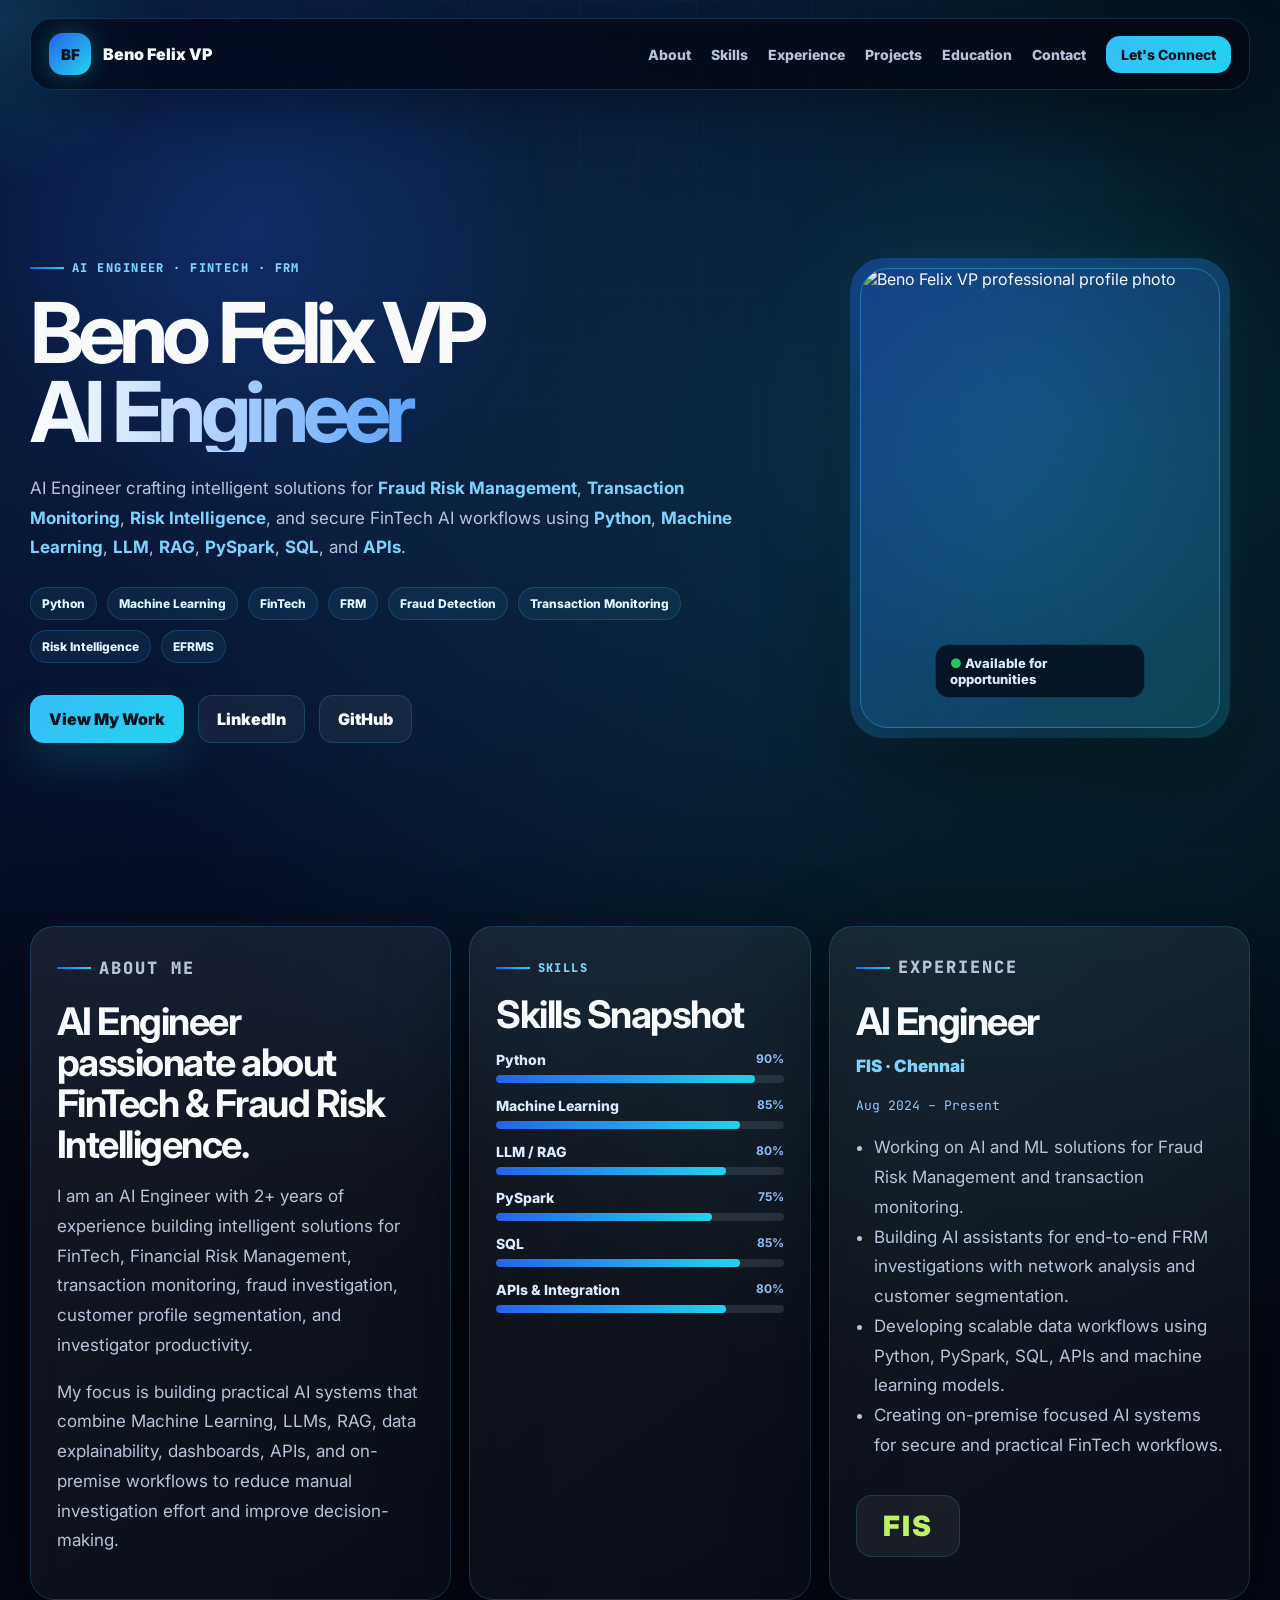
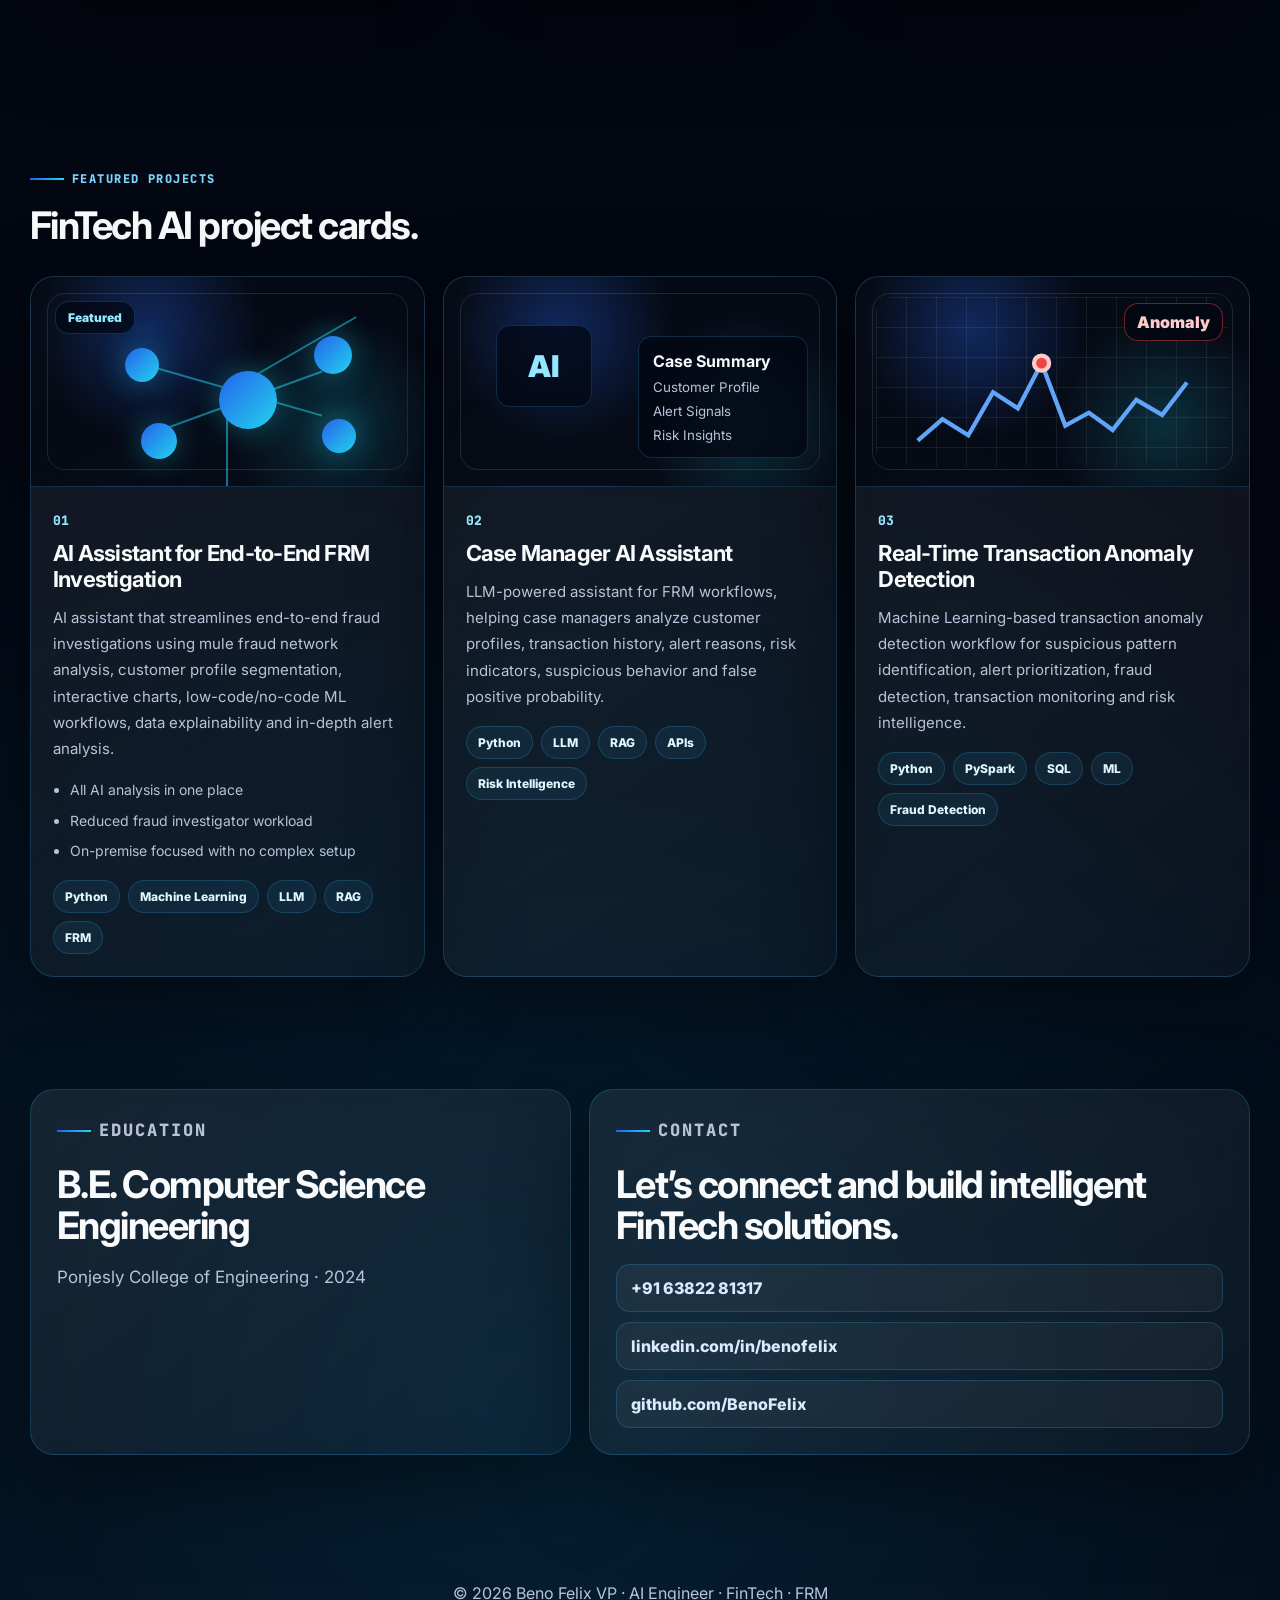
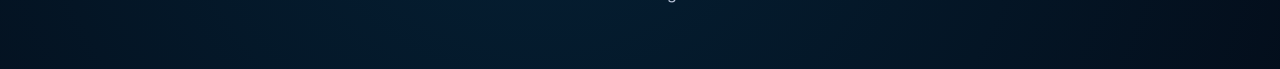
==== index.html @ 0d935b25 "Add files via upload" ====
<!DOCTYPE html>
<html lang="en">
<head>
  <meta charset="UTF-8" />
  <meta name="viewport" content="width=device-width, initial-scale=1.0" />

  <meta name="description" content="Beno Felix VP - AI Engineer specializing in Python, Machine Learning, FinTech, Fraud Risk Management, Fraud Detection, Transaction Monitoring, Risk Intelligence, EFRMS, SQL, PySpark, APIs, LLM and RAG." />
  <meta name="keywords" content="Beno Felix VP, AI Engineer, Python, Machine Learning, FinTech, Fraud Risk Management, Fraud Detection, Transaction Monitoring, Risk Intelligence, EFRMS, SQL, PySpark, APIs, LLM, RAG, AI Assistant, Anomaly Detection" />
  <meta name="author" content="Beno Felix VP" />

  <title>Beno Felix VP | AI Engineer</title>

  <link rel="preconnect" href="https://fonts.googleapis.com">
  <link rel="preconnect" href="https://fonts.gstatic.com" crossorigin>
  <link href="https://fonts.googleapis.com/css2?family=Inter:wght@400;500;600;700;800;900&family=JetBrains+Mono:wght@500;700&display=swap" rel="stylesheet">

  <link rel="stylesheet" href="style.css" />
</head>

<body>
  <div class="page-glow"></div>
  <div class="cursor-glow"></div>

  <header class="site-header">
    <a class="brand" href="#home">
      <span class="brand-mark">BF</span>
      <span>Beno Felix VP</span>
    </a>

    <button class="menu-btn" aria-label="Toggle menu">
      <span></span>
      <span></span>
    </button>

    <nav class="nav-links">
      <a href="#about">About</a>
      <a href="#skills">Skills</a>
      <a href="#experience">Experience</a>
      <a href="#projects">Projects</a>
      <a href="#education">Education</a>
      <a href="#contact">Contact</a>
      <a class="nav-resume" href="#contact">Let's Connect</a>
    </nav>
  </header>

  <main>
    <section id="home" class="hero section">
      <div class="hero-left reveal">
        <p class="section-tag">AI Engineer · FinTech · FRM</p>

        <h1>
          Beno Felix VP
          <span class="gradient-text">AI Engineer</span>
        </h1>

        <p class="hero-subtitle">
          AI Engineer crafting intelligent solutions for
          <b>Fraud Risk Management</b>, <b>Transaction Monitoring</b>,
          <b>Risk Intelligence</b>, and secure FinTech AI workflows using
          <b>Python</b>, <b>Machine Learning</b>, <b>LLM</b>, <b>RAG</b>,
          <b>PySpark</b>, <b>SQL</b>, and <b>APIs</b>.
        </p>

        <div class="keyword-pills">
          <span>Python</span>
          <span>Machine Learning</span>
          <span>FinTech</span>
          <span>FRM</span>
          <span>Fraud Detection</span>
          <span>Transaction Monitoring</span>
          <span>Risk Intelligence</span>
          <span>EFRMS</span>
        </div>

        <div class="hero-actions">
          <a class="btn btn-primary" href="#projects">View My Work</a>
          <a class="btn btn-secondary" href="https://www.linkedin.com/in/benofelix/" target="_blank">LinkedIn</a>
          <a class="btn btn-secondary" href="https://github.com/BenoFelix" target="_blank">GitHub</a>
        </div>
      </div>

      <div class="hero-right reveal delay-1">
        <div class="profile-frame">
          <div class="frame-ring"></div>
          <img src="assets/profile.png" alt="Beno Felix VP professional profile photo">
          <div class="availability">● Available for opportunities</div>
        </div>
      </div>
    </section>

    <section class="section dashboard-grid">
      <article id="about" class="glass-panel about-panel reveal">
        <p class="section-tag">About Me</p>
        <h2>AI Engineer passionate about FinTech & Fraud Risk Intelligence.</h2>
        <p>
          I am an AI Engineer with 2+ years of experience building intelligent solutions
          for FinTech, Financial Risk Management, transaction monitoring, fraud investigation,
          customer profile segmentation, and investigator productivity.
        </p>
        <p>
          My focus is building practical AI systems that combine Machine Learning, LLMs,
          RAG, data explainability, dashboards, APIs, and on-premise workflows to reduce
          manual investigation effort and improve decision-making.
        </p>
      </article>

      <article id="skills" class="glass-panel skills-panel reveal delay-1">
        <p class="section-tag">Skills</p>
        <h2>Skills Snapshot</h2>

        <div class="skill-meter">
          <div><span>Python</span><b>90%</b></div><i><em style="width:90%"></em></i>
        </div>
        <div class="skill-meter">
          <div><span>Machine Learning</span><b>85%</b></div><i><em style="width:85%"></em></i>
        </div>
        <div class="skill-meter">
          <div><span>LLM / RAG</span><b>80%</b></div><i><em style="width:80%"></em></i>
        </div>
        <div class="skill-meter">
          <div><span>PySpark</span><b>75%</b></div><i><em style="width:75%"></em></i>
        </div>
        <div class="skill-meter">
          <div><span>SQL</span><b>85%</b></div><i><em style="width:85%"></em></i>
        </div>
        <div class="skill-meter">
          <div><span>APIs & Integration</span><b>80%</b></div><i><em style="width:80%"></em></i>
        </div>
      </article>

      <article id="experience" class="glass-panel experience-panel reveal delay-2">
        <p class="section-tag">Experience</p>
        <h2>AI Engineer</h2>
        <p class="company">FIS · Chennai</p>
        <p class="date">Aug 2024 – Present</p>

        <ul>
          <li>Working on AI and ML solutions for Fraud Risk Management and transaction monitoring.</li>
          <li>Building AI assistants for end-to-end FRM investigations with network analysis and customer segmentation.</li>
          <li>Developing scalable data workflows using Python, PySpark, SQL, APIs and machine learning models.</li>
          <li>Creating on-premise focused AI systems for secure and practical FinTech workflows.</li>
        </ul>

        <div class="company-badge">FIS</div>
      </article>
    </section>

    <section id="projects" class="section projects">
      <div class="section-heading reveal">
        <p class="section-tag">Featured Projects</p>
        <h2>FinTech AI project cards.</h2>
      </div>

      <div class="project-grid">
        <article class="project-card reveal">
          <div class="project-image network-image">
            <span class="project-label">Featured</span>
            <div class="network-node main"></div>
            <div class="network-node n1"></div>
            <div class="network-node n2"></div>
            <div class="network-node n3"></div>
            <div class="network-node n4"></div>
            <div class="network-line l1"></div>
            <div class="network-line l2"></div>
            <div class="network-line l3"></div>
            <div class="network-line l4"></div>
          </div>

          <div class="project-content">
            <span class="project-number">01</span>
            <h3>AI Assistant for End-to-End FRM Investigation</h3>
            <p>
              AI assistant that streamlines end-to-end fraud investigations using mule fraud
              network analysis, customer profile segmentation, interactive charts,
              low-code/no-code ML workflows, data explainability and in-depth alert analysis.
            </p>

            <ul class="project-points">
              <li>All AI analysis in one place</li>
              <li>Reduced fraud investigator workload</li>
              <li>On-premise focused with no complex setup</li>
            </ul>

            <div class="chips">
              <span>Python</span><span>Machine Learning</span><span>LLM</span><span>RAG</span><span>FRM</span>
            </div>
          </div>
        </article>

        <article class="project-card reveal delay-1">
          <div class="project-image assistant-image">
            <div class="bot-face">AI</div>
            <div class="case-card">
              <b>Case Summary</b>
              <small>Customer Profile</small>
              <small>Alert Signals</small>
              <small>Risk Insights</small>
            </div>
          </div>

          <div class="project-content">
            <span class="project-number">02</span>
            <h3>Case Manager AI Assistant</h3>
            <p>
              LLM-powered assistant for FRM workflows, helping case managers analyze
              customer profiles, transaction history, alert reasons, risk indicators,
              suspicious behavior and false positive probability.
            </p>

            <div class="chips">
              <span>Python</span><span>LLM</span><span>RAG</span><span>APIs</span><span>Risk Intelligence</span>
            </div>
          </div>
        </article>

        <article class="project-card reveal delay-2">
          <div class="project-image anomaly-image">
            <div class="chart-grid"></div>
            <svg viewBox="0 0 260 130" class="line-chart" aria-hidden="true">
              <polyline points="5,100 28,80 52,95 75,55 98,70 120,28 142,86 164,74 186,90 208,62 232,76 255,46" />
              <circle cx="120" cy="28" r="7" />
            </svg>
            <div class="alert-badge">Anomaly</div>
          </div>

          <div class="project-content">
            <span class="project-number">03</span>
            <h3>Real-Time Transaction Anomaly Detection</h3>
            <p>
              Machine Learning-based transaction anomaly detection workflow for suspicious
              pattern identification, alert prioritization, fraud detection, transaction monitoring
              and risk intelligence.
            </p>

            <div class="chips">
              <span>Python</span><span>PySpark</span><span>SQL</span><span>ML</span><span>Fraud Detection</span>
            </div>
          </div>
        </article>
      </div>
    </section>

    <section id="education" class="section education-contact">
      <article class="glass-panel education-panel reveal">
        <p class="section-tag">Education</p>
        <h2>B.E. Computer Science Engineering</h2>
        <p>Ponjesly College of Engineering · 2024</p>
      </article>

      <article id="contact" class="glass-panel contact-panel reveal delay-1">
        <p class="section-tag">Contact</p>
        <h2>Let’s connect and build intelligent FinTech solutions.</h2>

        <div class="contact-links">
          <a href="tel:+916382281317">+91 63822 81317</a>
          <a href="https://www.linkedin.com/in/benofelix/" target="_blank">linkedin.com/in/benofelix</a>
          <a href="https://github.com/BenoFelix" target="_blank">github.com/BenoFelix</a>
        </div>
      </article>
    </section>
  </main>

  <footer>
    <p>© <span id="year"></span> Beno Felix VP · AI Engineer · FinTech · FRM</p>
  </footer>

  <script src="script.js"></script>
</body>
</html>
---- style.css ----
* {
  box-sizing: border-box;
}

:root {
  --bg: #030712;
  --card: rgba(15, 23, 42, 0.54);
  --card-strong: rgba(15, 23, 42, 0.76);
  --text: #f8fafc;
  --muted: #b8c3d9;
  --line: rgba(56, 189, 248, 0.20);
  --line-strong: rgba(56, 189, 248, 0.42);
  --blue: #2563eb;
  --cyan: #22d3ee;
  --sky: #38bdf8;
  --danger: #ef4444;
  --green: #22c55e;
  --shadow: 0 30px 90px rgba(0, 0, 0, 0.46);
}

html {
  scroll-behavior: smooth;
}

body {
  margin: 0;
  font-family: Inter, system-ui, -apple-system, BlinkMacSystemFont, "Segoe UI", sans-serif;
  color: var(--text);
  background:
    radial-gradient(circle at 15% 8%, rgba(37, 99, 235, 0.26), transparent 30%),
    radial-gradient(circle at 78% 16%, rgba(34, 211, 238, 0.17), transparent 30%),
    radial-gradient(circle at 42% 92%, rgba(14, 165, 233, 0.16), transparent 36%),
    var(--bg);
  overflow-x: hidden;
}

body::before {
  content: "";
  position: fixed;
  inset: 0;
  background-image:
    linear-gradient(rgba(56, 189, 248, 0.04) 1px, transparent 1px),
    linear-gradient(90deg, rgba(56, 189, 248, 0.04) 1px, transparent 1px);
  background-size: 58px 58px;
  mask-image: radial-gradient(circle at top, black, transparent 76%);
  pointer-events: none;
  z-index: -2;
}

.page-glow {
  position: fixed;
  inset: 0;
  background:
    radial-gradient(circle at 20% 25%, rgba(37, 99, 235, 0.18), transparent 24%),
    radial-gradient(circle at 80% 45%, rgba(34, 211, 238, 0.12), transparent 26%);
  pointer-events: none;
  z-index: -1;
}

.cursor-glow {
  position: fixed;
  width: 360px;
  height: 360px;
  border-radius: 50%;
  background: radial-gradient(circle, rgba(34, 211, 238, 0.15), transparent 68%);
  transform: translate(-50%, -50%);
  pointer-events: none;
  z-index: -1;
}

a {
  color: inherit;
  text-decoration: none;
}

.site-header {
  width: min(1220px, calc(100% - 40px));
  margin: 18px auto 0;
  padding: 14px 18px;
  position: sticky;
  top: 14px;
  z-index: 20;
  display: flex;
  align-items: center;
  justify-content: space-between;
  border: 1px solid var(--line);
  background: rgba(3, 7, 18, 0.70);
  backdrop-filter: blur(22px);
  border-radius: 22px;
  box-shadow: 0 18px 50px rgba(0, 0, 0, 0.28);
}

.brand {
  display: inline-flex;
  align-items: center;
  gap: 12px;
  font-weight: 900;
}

.brand-mark {
  width: 42px;
  height: 42px;
  display: grid;
  place-items: center;
  border-radius: 14px;
  color: #07121f;
  background: linear-gradient(135deg, var(--blue), var(--cyan));
  font-size: 15px;
  box-shadow: 0 0 26px rgba(34, 211, 238, 0.28);
}

.nav-links {
  display: flex;
  align-items: center;
  gap: 20px;
  color: var(--muted);
  font-weight: 800;
  font-size: 14px;
}

.nav-links a:hover {
  color: #ffffff;
}

.nav-resume {
  color: #07121f !important;
  background: linear-gradient(135deg, var(--sky), var(--cyan));
  padding: 10px 15px;
  border-radius: 14px;
}

.menu-btn {
  display: none;
  width: 42px;
  height: 36px;
  background: transparent;
  border: 0;
  cursor: pointer;
}

.menu-btn span {
  display: block;
  height: 2px;
  background: var(--text);
  margin: 8px 0;
}

.section {
  width: min(1220px, calc(100% - 40px));
  margin: 0 auto;
  padding: 82px 0;
}

.hero {
  min-height: calc(100vh - 84px);
  display: grid;
  grid-template-columns: 1fr 420px;
  gap: 54px;
  align-items: center;
}

.section-tag {
  display: inline-flex;
  align-items: center;
  gap: 8px;
  margin: 0 0 18px;
  color: #7dd3fc;
  font-family: "JetBrains Mono", monospace;
  font-size: 12px;
  font-weight: 900;
  text-transform: uppercase;
  letter-spacing: 0.12em;
}

.section-tag::before {
  content: "";
  width: 34px;
  height: 2px;
  background: linear-gradient(90deg, var(--blue), var(--cyan));
}

h1 {
  margin: 0 0 22px;
  font-size: clamp(48px, 7vw, 84px);
  line-height: 0.94;
  letter-spacing: -0.07em;
}

.gradient-text {
  display: block;
  color: transparent;
  background: linear-gradient(90deg, #ffffff, #60a5fa, #22d3ee);
  -webkit-background-clip: text;
}

.hero-subtitle,
.about-panel p,
.experience-panel p,
.experience-panel li,
.project-content p,
.project-points li,
.education-panel p,
.contact-panel p {
  color: var(--muted);
  font-size: 17px;
  line-height: 1.75;
}

.hero-subtitle {
  max-width: 780px;
  margin-bottom: 24px;
}

.hero-subtitle b {
  color: #7dd3fc;
}

.keyword-pills {
  display: flex;
  flex-wrap: wrap;
  gap: 10px;
  margin-bottom: 32px;
}

.keyword-pills span,
.chips span {
  display: inline-flex;
  align-items: center;
  border: 1px solid var(--line);
  background: rgba(56, 189, 248, 0.08);
  color: #dff8ff;
  padding: 8px 11px;
  border-radius: 999px;
  font-size: 12px;
  font-weight: 800;
}

.hero-actions {
  display: flex;
  flex-wrap: wrap;
  gap: 14px;
}

.btn {
  display: inline-flex;
  align-items: center;
  justify-content: center;
  min-height: 48px;
  padding: 12px 18px;
  border-radius: 14px;
  font-weight: 900;
  border: 1px solid transparent;
  transition: transform 0.2s ease, border-color 0.2s ease, background 0.2s ease;
  cursor: pointer;
}

.btn:hover {
  transform: translateY(-2px);
}

.btn-primary {
  color: #07121f;
  background: linear-gradient(135deg, var(--sky), var(--cyan));
  box-shadow: 0 18px 45px rgba(34, 211, 238, 0.16);
}

.btn-secondary {
  border-color: var(--line);
  background: rgba(255, 255, 255, 0.05);
}

.profile-frame {
  position: relative;
  min-height: 500px;
  display: grid;
  place-items: center;
}

.profile-frame img {
  width: min(360px, 82vw);
  height: min(460px, 90vw);
  object-fit: cover;
  border-radius: 28px;
  border: 1px solid var(--line-strong);
  box-shadow: var(--shadow), 0 0 40px rgba(34, 211, 238, 0.15);
  position: relative;
  z-index: 2;
}

.frame-ring {
  position: absolute;
  width: 380px;
  height: 480px;
  border-radius: 34px;
  background:
    linear-gradient(135deg, rgba(37, 99, 235, 0.42), rgba(34, 211, 238, 0.22));
  filter: blur(0.2px);
}

.availability {
  position: absolute;
  left: 50%;
  bottom: 50px;
  transform: translateX(-50%);
  z-index: 3;
  padding: 10px 14px;
  border: 1px solid var(--line);
  border-radius: 14px;
  background: rgba(3, 7, 18, 0.76);
  backdrop-filter: blur(18px);
  color: #dbeafe;
  font-size: 13px;
  font-weight: 800;
}

.availability::first-letter {
  color: var(--green);
}

.dashboard-grid {
  padding-top: 20px;
  display: grid;
  grid-template-columns: 1.05fr 0.85fr 1.05fr;
  gap: 18px;
}

.glass-panel,
.project-card {
  border: 1px solid var(--line);
  background:
    linear-gradient(145deg, rgba(255, 255, 255, 0.075), rgba(255, 255, 255, 0.03));
  backdrop-filter: blur(18px);
  border-radius: 24px;
  box-shadow: var(--shadow);
}

.about-panel,
.skills-panel,
.experience-panel,
.education-panel,
.contact-panel {
  padding: 26px;
}

.about-panel h2,
.skills-panel h2,
.experience-panel h2,
.education-panel h2,
.contact-panel h2,
.section-heading h2 {
  margin: 0 0 16px;
  font-size: clamp(24px, 3vw, 38px);
  line-height: 1.08;
  letter-spacing: -0.04em;
}

.skills-panel {
  min-width: 0;
}

.skill-meter {
  margin: 14px 0;
}

.skill-meter div {
  display: flex;
  justify-content: space-between;
  color: #dbeafe;
  font-size: 14px;
  font-weight: 800;
  margin-bottom: 7px;
}

.skill-meter b {
  color: #93c5fd;
  font-size: 12px;
}

.skill-meter i {
  display: block;
  height: 8px;
  border-radius: 999px;
  background: rgba(148, 163, 184, 0.18);
  overflow: hidden;
}

.skill-meter em {
  display: block;
  height: 100%;
  border-radius: inherit;
  background: linear-gradient(90deg, var(--blue), var(--cyan));
}

.company {
  color: #7dd3fc !important;
  margin: -6px 0 2px;
  font-weight: 900;
}

.date {
  font-family: "JetBrains Mono", monospace;
  color: #93c5fd !important;
  font-size: 13px !important;
}

.experience-panel ul {
  padding-left: 18px;
  margin: 16px 0;
}

.company-badge {
  margin-top: 18px;
  display: inline-flex;
  padding: 13px 26px;
  border-radius: 16px;
  border: 1px solid var(--line);
  background: rgba(255, 255, 255, 0.05);
  color: #bef264;
  font-size: 28px;
  font-weight: 900;
  letter-spacing: 0.08em;
}

.section-heading {
  max-width: 820px;
  margin-bottom: 30px;
}

.project-grid {
  display: grid;
  grid-template-columns: repeat(3, 1fr);
  gap: 18px;
}

.project-card {
  overflow: hidden;
  transition: transform 0.25s ease, border-color 0.25s ease, background 0.25s ease;
}

.project-card:hover {
  transform: translateY(-6px);
  border-color: rgba(34, 211, 238, 0.48);
  background:
    linear-gradient(145deg, rgba(255, 255, 255, 0.105), rgba(255, 255, 255, 0.04));
}

.project-image {
  min-height: 210px;
  position: relative;
  overflow: hidden;
  border-bottom: 1px solid var(--line);
  background:
    radial-gradient(circle at 30% 25%, rgba(37, 99, 235, 0.34), transparent 35%),
    radial-gradient(circle at 78% 70%, rgba(34, 211, 238, 0.18), transparent 32%),
    rgba(3, 7, 18, 0.74);
}

.project-image::before {
  content: "";
  position: absolute;
  inset: 16px;
  border: 1px solid rgba(255, 255, 255, 0.11);
  border-radius: 18px;
}

.project-label,
.alert-badge,
.case-card,
.bot-face {
  position: absolute;
  z-index: 2;
  border: 1px solid var(--line);
  background: rgba(3, 7, 18, 0.78);
  backdrop-filter: blur(12px);
  border-radius: 14px;
}

.project-label {
  left: 24px;
  top: 24px;
  padding: 8px 12px;
  color: #93e8ff;
  font-size: 12px;
  font-weight: 900;
}

.network-node {
  position: absolute;
  border-radius: 50%;
  background: linear-gradient(135deg, var(--blue), var(--cyan));
  box-shadow: 0 0 30px rgba(34, 211, 238, 0.38);
  z-index: 2;
}

.network-node.main {
  width: 58px;
  height: 58px;
  left: 48%;
  top: 45%;
}

.n1 { width: 34px; height: 34px; left: 24%; top: 34%; }
.n2 { width: 38px; height: 38px; left: 72%; top: 28%; }
.n3 { width: 36px; height: 36px; left: 28%; top: 70%; }
.n4 { width: 34px; height: 34px; left: 74%; top: 68%; }

.network-line {
  position: absolute;
  z-index: 1;
  height: 2px;
  background: rgba(34, 211, 238, 0.52);
  transform-origin: left center;
}

.l1 { left: 30%; top: 42%; width: 180px; transform: rotate(16deg); }
.l2 { left: 52%; top: 52%; width: 140px; transform: rotate(-30deg); }
.l3 { left: 31%; top: 74%; width: 180px; transform: rotate(-20deg); }
.l4 { left: 50%; top: 50%; width: 120px; transform: rotate(90deg); }

.bot-face {
  left: 52px;
  top: 48px;
  width: 96px;
  height: 82px;
  display: grid;
  place-items: center;
  color: #93e8ff;
  font-size: 30px;
  font-weight: 900;
}

.case-card {
  right: 28px;
  bottom: 28px;
  width: 170px;
  padding: 14px;
}

.case-card b,
.case-card small {
  display: block;
}

.case-card small {
  color: var(--muted);
  margin-top: 8px;
}

.chart-grid {
  position: absolute;
  inset: 20px;
  border-radius: 16px;
  background:
    linear-gradient(rgba(255, 255, 255, 0.07) 1px, transparent 1px),
    linear-gradient(90deg, rgba(255, 255, 255, 0.07) 1px, transparent 1px);
  background-size: 30px 30px;
}

.line-chart {
  position: absolute;
  left: 28px;
  top: 56px;
  width: calc(100% - 56px);
  height: 140px;
  z-index: 2;
}

.line-chart polyline {
  fill: none;
  stroke: #60a5fa;
  stroke-width: 4;
}

.line-chart circle {
  fill: var(--danger);
  stroke: #fecaca;
  stroke-width: 4;
}

.alert-badge {
  right: 26px;
  top: 26px;
  padding: 8px 12px;
  color: #fecaca;
  border-color: rgba(239, 68, 68, 0.45);
  font-weight: 900;
}

.project-content {
  padding: 22px;
}

.project-number {
  display: inline-flex;
  margin-bottom: 12px;
  color: #93e8ff;
  font-family: "JetBrains Mono", monospace;
  font-size: 13px;
  font-weight: 900;
}

.project-content h3 {
  margin: 0 0 12px;
  font-size: 22px;
  line-height: 1.18;
  letter-spacing: -0.035em;
}

.project-content p {
  font-size: 15px;
  margin: 0 0 16px;
}

.project-points {
  padding-left: 17px;
  margin: 0 0 16px;
}

.project-points li {
  font-size: 14px;
  margin: 6px 0;
}

.chips {
  display: flex;
  flex-wrap: wrap;
  gap: 8px;
}

.education-contact {
  padding-top: 30px;
  display: grid;
  grid-template-columns: 0.9fr 1.1fr;
  gap: 18px;
}

.contact-links {
  display: grid;
  gap: 10px;
  margin-top: 18px;
}

.contact-links a {
  display: block;
  border: 1px solid var(--line);
  background: rgba(255, 255, 255, 0.045);
  border-radius: 14px;
  padding: 13px 14px;
  color: #dbeafe;
  font-weight: 800;
}

footer {
  padding: 30px 20px 50px;
  text-align: center;
  color: var(--muted);
}

.reveal {
  opacity: 0;
  transform: translateY(24px);
  transition: opacity 0.7s ease, transform 0.7s ease;
}

.reveal.visible {
  opacity: 1;
  transform: translateY(0);
}

.delay-1 { transition-delay: 0.12s; }
.delay-2 { transition-delay: 0.24s; }

@media (max-width: 1100px) {
  .hero,
  .dashboard-grid,
  .project-grid,
  .education-contact {
    grid-template-columns: 1fr;
  }

  .profile-frame {
    min-height: 430px;
  }
}

@media (max-width: 760px) {
  .site-header {
    border-radius: 20px;
    align-items: flex-start;
  }

  .menu-btn {
    display: block;
  }

  .nav-links {
    display: none;
    position: absolute;
    left: 18px;
    right: 18px;
    top: 68px;
    padding: 18px;
    border: 1px solid var(--line);
    border-radius: 22px;
    background: rgba(3, 7, 18, 0.96);
    flex-direction: column;
  }

  .nav-links.open {
    display: flex;
  }

  .section {
    width: min(100% - 28px, 1220px);
    padding: 64px 0;
  }

  .hero {
    min-height: auto;
    padding-top: 70px;
    gap: 26px;
  }

  h1 {
    font-size: clamp(42px, 14vw, 64px);
  }

  .profile-frame img {
    width: min(310px, 82vw);
    height: 390px;
  }

  .frame-ring {
    width: 320px;
    height: 420px;
  }

  .availability {
    bottom: 40px;
    white-space: nowrap;
  }

  .project-image {
    min-height: 220px;
  }
}
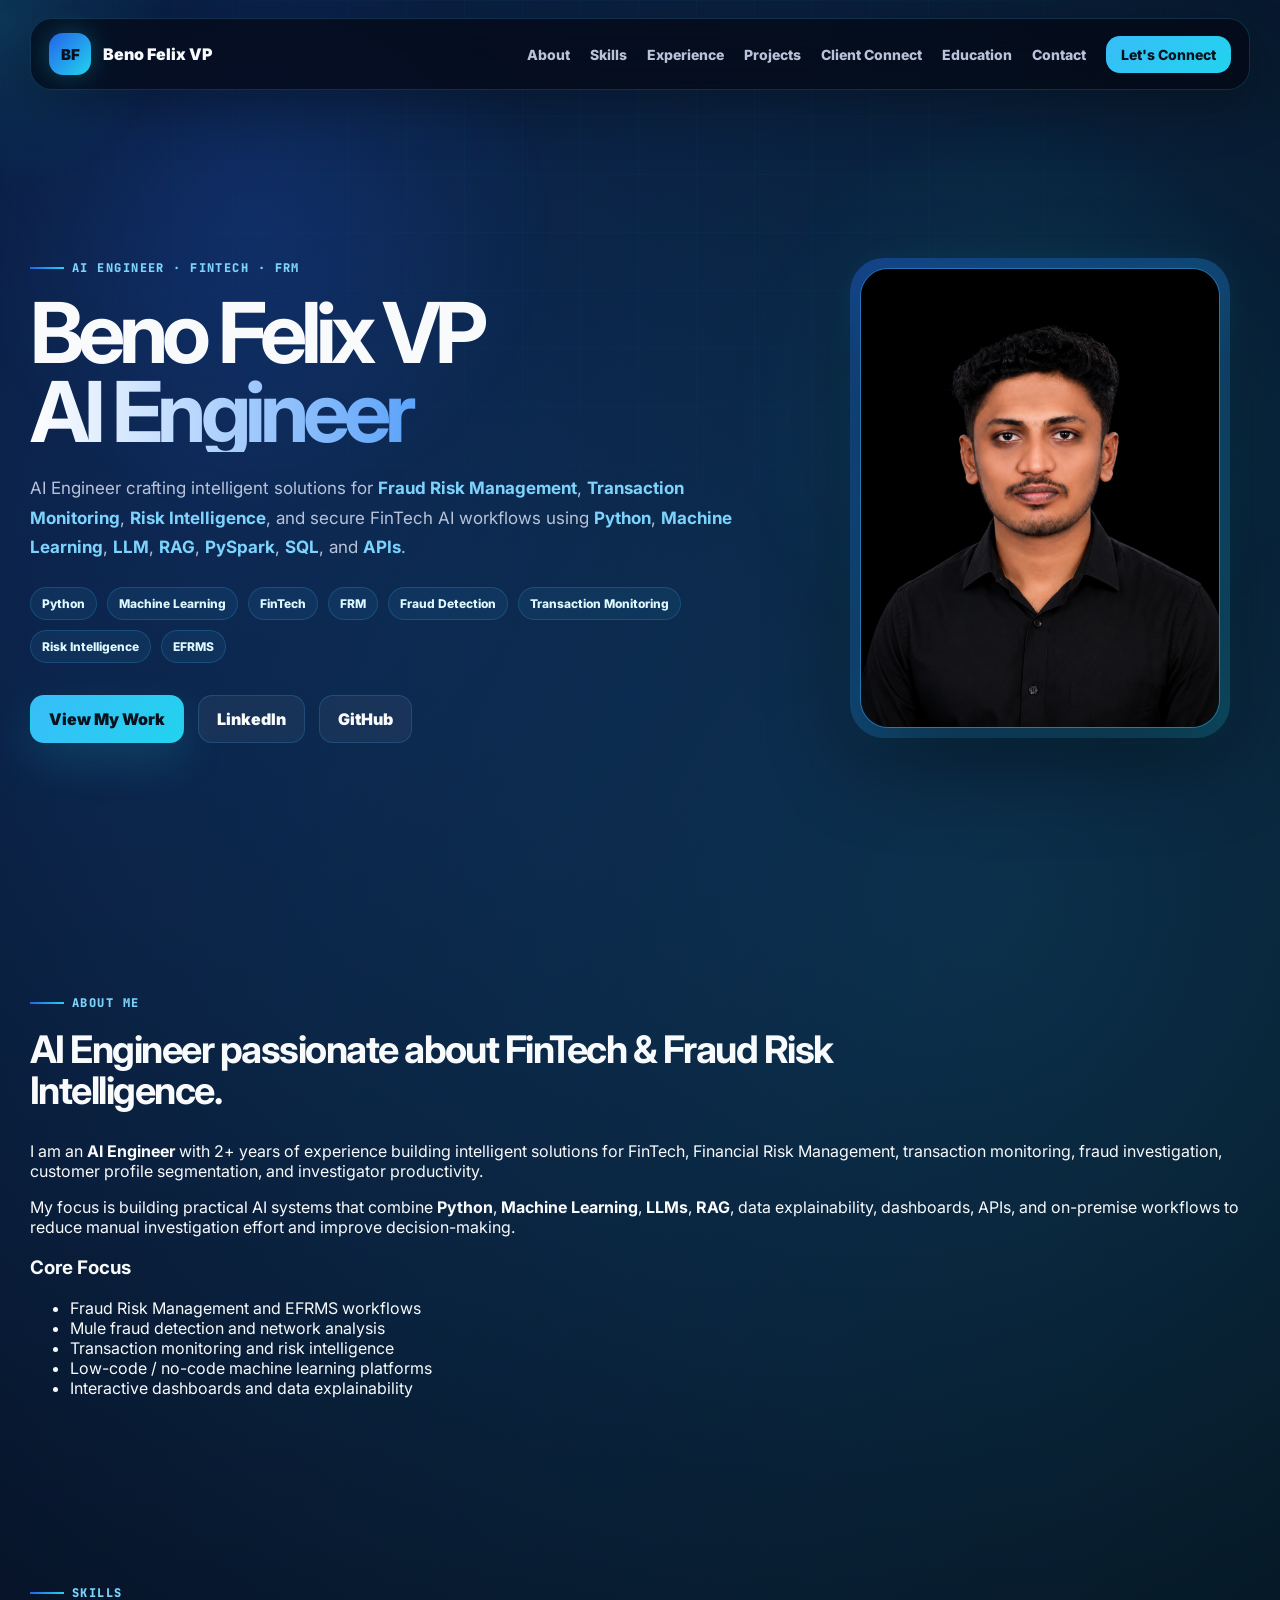
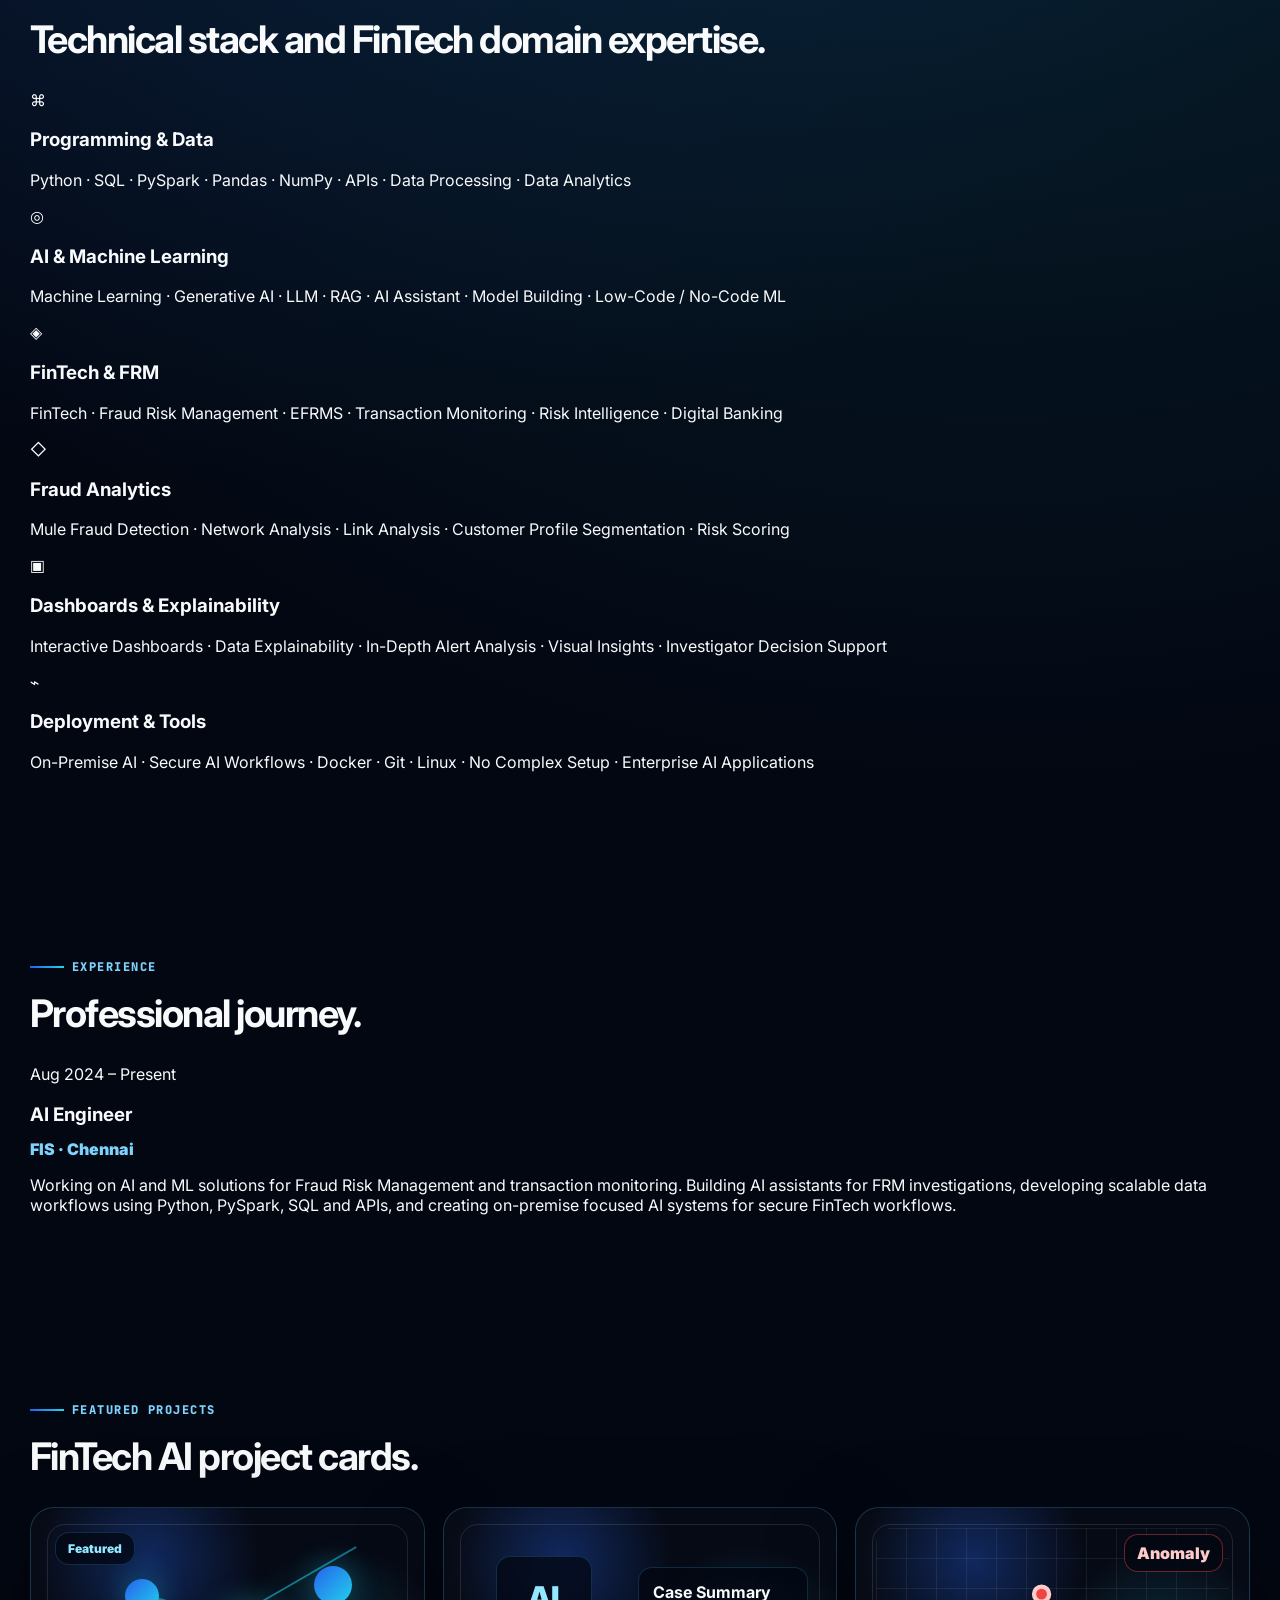
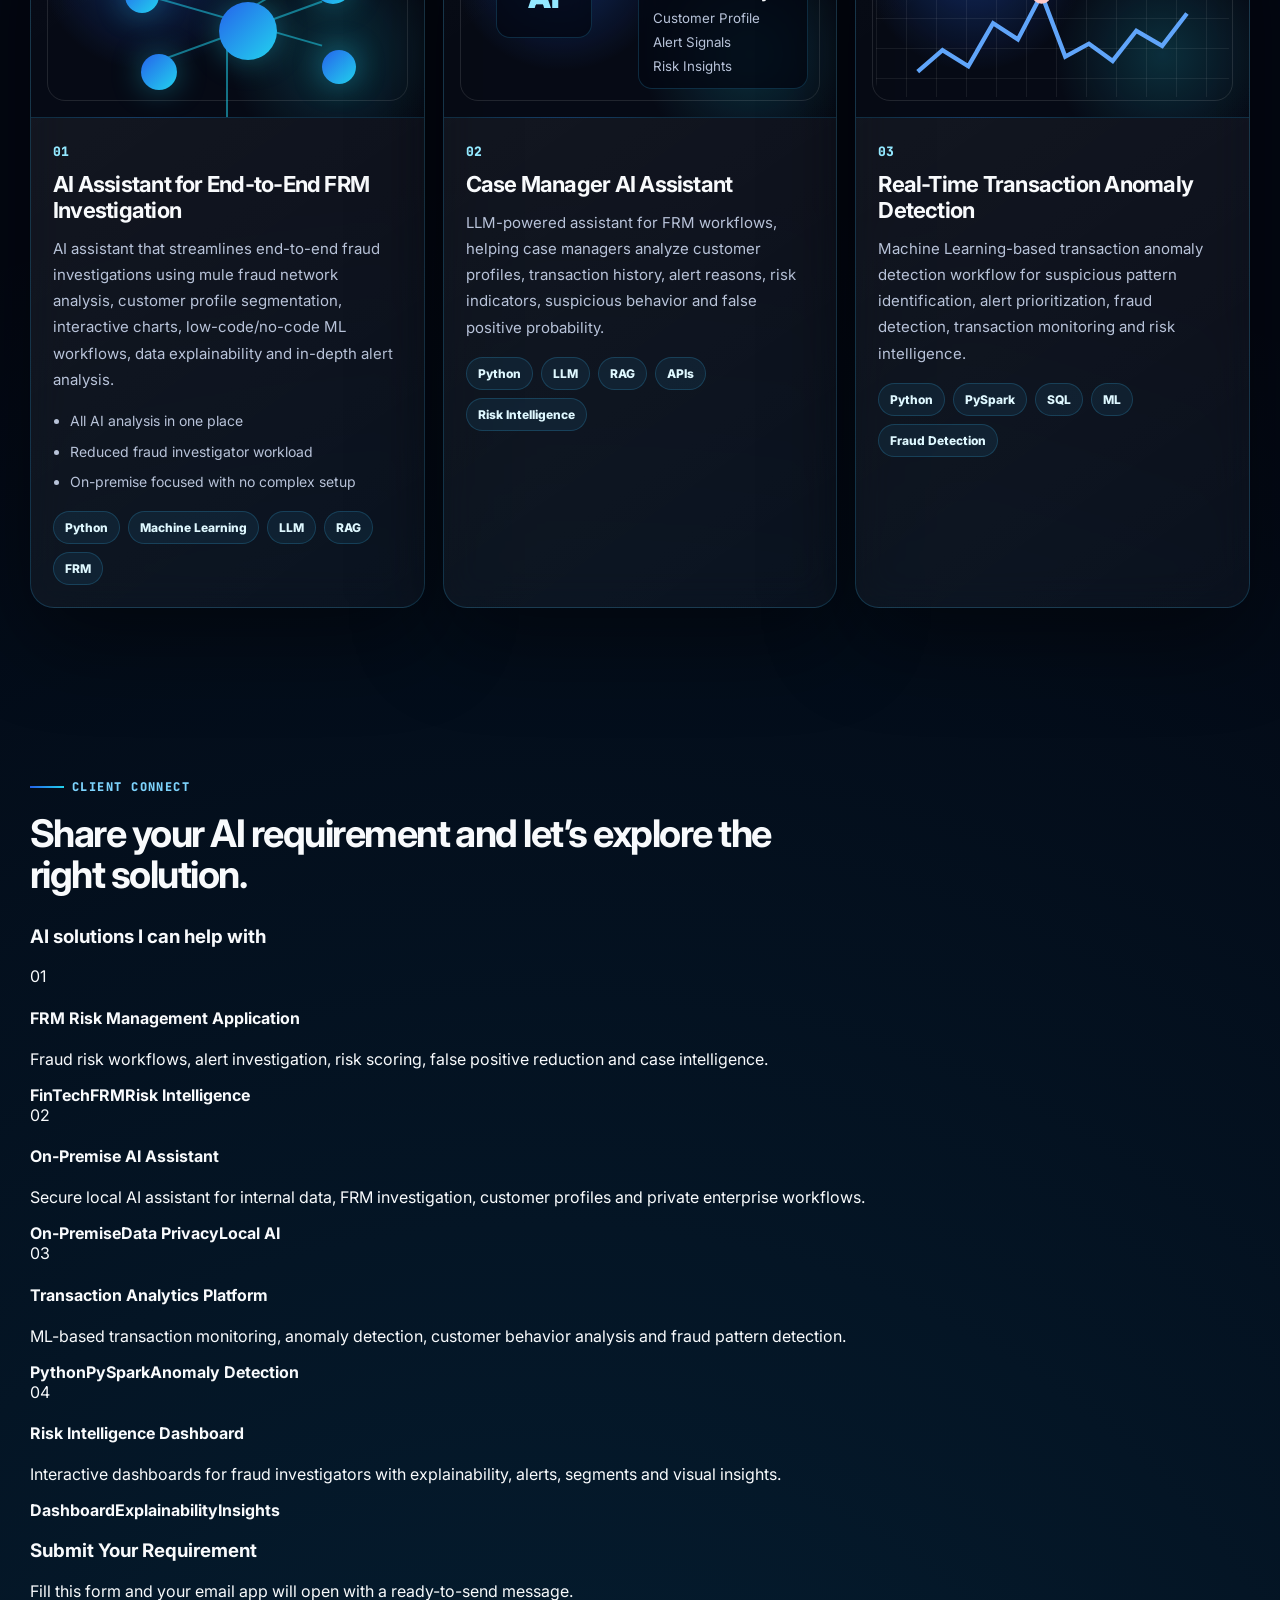
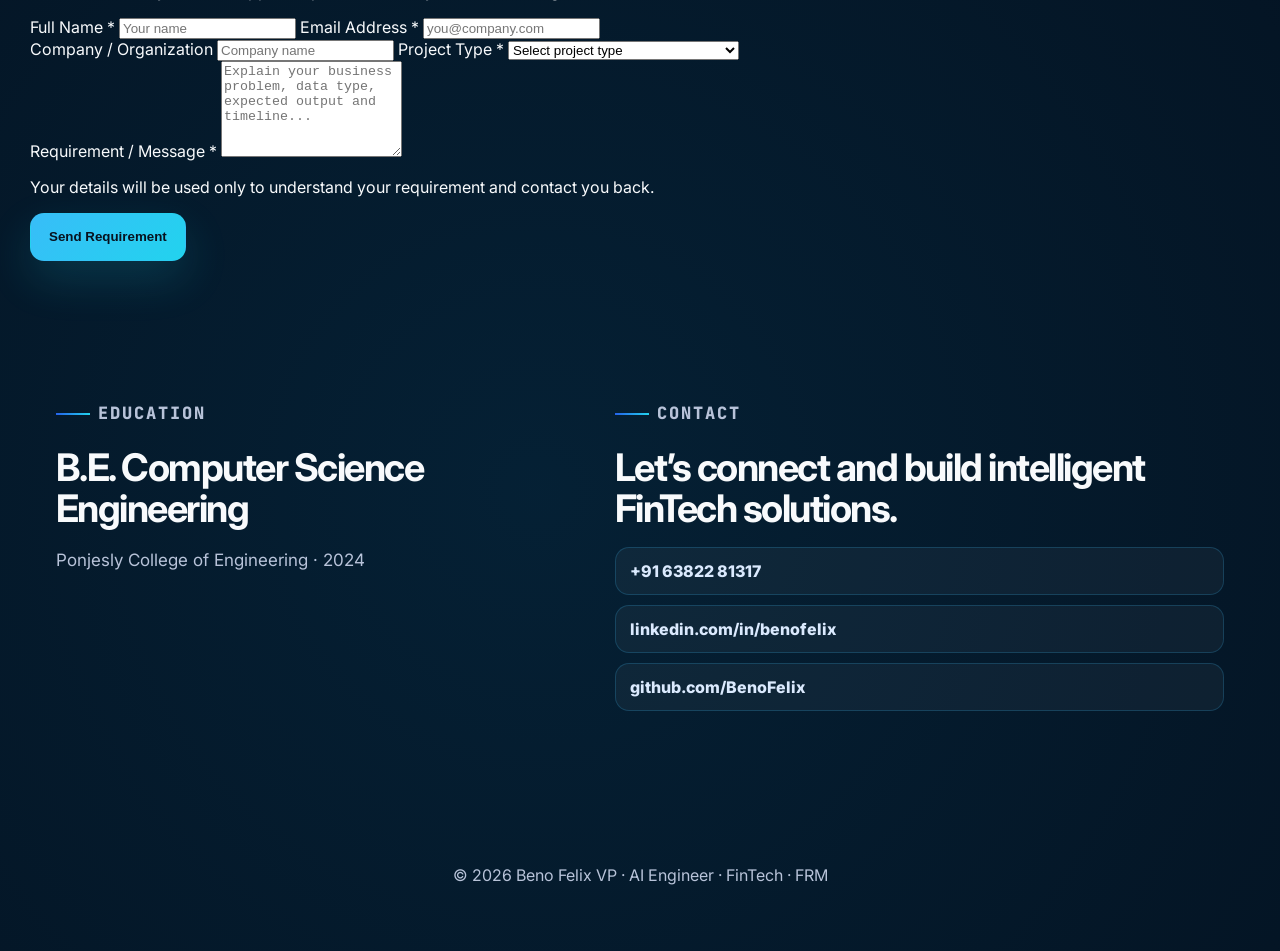
==== commit ddea9e85: "Update index.html" ====
--- a/index.html
+++ b/index.html
@@ -37,9 +37,10 @@
       <a href="#skills">Skills</a>
       <a href="#experience">Experience</a>
       <a href="#projects">Projects</a>
+      <a href="#client-connect">Client Connect</a>
       <a href="#education">Education</a>
       <a href="#contact">Contact</a>
-      <a class="nav-resume" href="#contact">Let's Connect</a>
+      <a class="nav-resume" href="#client-connect">Let's Connect</a>
     </nav>
   </header>
 
@@ -83,66 +84,109 @@
         <div class="profile-frame">
           <div class="frame-ring"></div>
           <img src="assets/profile.png" alt="Beno Felix VP professional profile photo">
-          <div class="availability">● Available for opportunities</div>
-        </div>
-      </div>
-    </section>
-
-    <section class="section dashboard-grid">
-      <article id="about" class="glass-panel about-panel reveal">
+        </div>
+      </div>
+    </section>
+
+    <section id="about" class="section about">
+      <div class="section-heading reveal">
         <p class="section-tag">About Me</p>
         <h2>AI Engineer passionate about FinTech & Fraud Risk Intelligence.</h2>
-        <p>
-          I am an AI Engineer with 2+ years of experience building intelligent solutions
-          for FinTech, Financial Risk Management, transaction monitoring, fraud investigation,
-          customer profile segmentation, and investigator productivity.
-        </p>
-        <p>
-          My focus is building practical AI systems that combine Machine Learning, LLMs,
-          RAG, data explainability, dashboards, APIs, and on-premise workflows to reduce
-          manual investigation effort and improve decision-making.
-        </p>
-      </article>
-
-      <article id="skills" class="glass-panel skills-panel reveal delay-1">
+      </div>
+
+      <div class="about-grid">
+        <div class="about-card reveal">
+          <p>
+            I am an <b>AI Engineer</b> with 2+ years of experience building intelligent solutions
+            for FinTech, Financial Risk Management, transaction monitoring, fraud investigation,
+            customer profile segmentation, and investigator productivity.
+          </p>
+          <p>
+            My focus is building practical AI systems that combine <b>Python</b>, <b>Machine Learning</b>,
+            <b>LLMs</b>, <b>RAG</b>, data explainability, dashboards, APIs, and on-premise workflows
+            to reduce manual investigation effort and improve decision-making.
+          </p>
+        </div>
+
+        <div class="focus-card reveal delay-1">
+          <h3>Core Focus</h3>
+          <ul>
+            <li>Fraud Risk Management and EFRMS workflows</li>
+            <li>Mule fraud detection and network analysis</li>
+            <li>Transaction monitoring and risk intelligence</li>
+            <li>Low-code / no-code machine learning platforms</li>
+            <li>Interactive dashboards and data explainability</li>
+          </ul>
+        </div>
+      </div>
+    </section>
+
+    <section id="skills" class="section skills">
+      <div class="section-heading reveal">
         <p class="section-tag">Skills</p>
-        <h2>Skills Snapshot</h2>
-
-        <div class="skill-meter">
-          <div><span>Python</span><b>90%</b></div><i><em style="width:90%"></em></i>
-        </div>
-        <div class="skill-meter">
-          <div><span>Machine Learning</span><b>85%</b></div><i><em style="width:85%"></em></i>
-        </div>
-        <div class="skill-meter">
-          <div><span>LLM / RAG</span><b>80%</b></div><i><em style="width:80%"></em></i>
-        </div>
-        <div class="skill-meter">
-          <div><span>PySpark</span><b>75%</b></div><i><em style="width:75%"></em></i>
-        </div>
-        <div class="skill-meter">
-          <div><span>SQL</span><b>85%</b></div><i><em style="width:85%"></em></i>
-        </div>
-        <div class="skill-meter">
-          <div><span>APIs & Integration</span><b>80%</b></div><i><em style="width:80%"></em></i>
-        </div>
-      </article>
-
-      <article id="experience" class="glass-panel experience-panel reveal delay-2">
+        <h2>Technical stack and FinTech domain expertise.</h2>
+      </div>
+
+      <div class="skills-grid">
+        <article class="skill-card reveal">
+          <div class="skill-icon">⌘</div>
+          <h3>Programming & Data</h3>
+          <p>Python · SQL · PySpark · Pandas · NumPy · APIs · Data Processing · Data Analytics</p>
+        </article>
+
+        <article class="skill-card reveal delay-1">
+          <div class="skill-icon">◎</div>
+          <h3>AI & Machine Learning</h3>
+          <p>Machine Learning · Generative AI · LLM · RAG · AI Assistant · Model Building · Low-Code / No-Code ML</p>
+        </article>
+
+        <article class="skill-card reveal delay-2">
+          <div class="skill-icon">◈</div>
+          <h3>FinTech & FRM</h3>
+          <p>FinTech · Fraud Risk Management · EFRMS · Transaction Monitoring · Risk Intelligence · Digital Banking</p>
+        </article>
+
+        <article class="skill-card reveal">
+          <div class="skill-icon">◇</div>
+          <h3>Fraud Analytics</h3>
+          <p>Mule Fraud Detection · Network Analysis · Link Analysis · Customer Profile Segmentation · Risk Scoring</p>
+        </article>
+
+        <article class="skill-card reveal delay-1">
+          <div class="skill-icon">▣</div>
+          <h3>Dashboards & Explainability</h3>
+          <p>Interactive Dashboards · Data Explainability · In-Depth Alert Analysis · Visual Insights · Investigator Decision Support</p>
+        </article>
+
+        <article class="skill-card reveal delay-2">
+          <div class="skill-icon">⌁</div>
+          <h3>Deployment & Tools</h3>
+          <p>On-Premise AI · Secure AI Workflows · Docker · Git · Linux · No Complex Setup · Enterprise AI Applications</p>
+        </article>
+      </div>
+    </section>
+
+    <section id="experience" class="section experience">
+      <div class="section-heading reveal">
         <p class="section-tag">Experience</p>
-        <h2>AI Engineer</h2>
-        <p class="company">FIS · Chennai</p>
-        <p class="date">Aug 2024 – Present</p>
-
-        <ul>
-          <li>Working on AI and ML solutions for Fraud Risk Management and transaction monitoring.</li>
-          <li>Building AI assistants for end-to-end FRM investigations with network analysis and customer segmentation.</li>
-          <li>Developing scalable data workflows using Python, PySpark, SQL, APIs and machine learning models.</li>
-          <li>Creating on-premise focused AI systems for secure and practical FinTech workflows.</li>
-        </ul>
-
-        <div class="company-badge">FIS</div>
-      </article>
+        <h2>Professional journey.</h2>
+      </div>
+
+      <div class="timeline">
+        <div class="timeline-item reveal">
+          <div class="timeline-dot"></div>
+          <div class="timeline-date">Aug 2024 – Present</div>
+          <div class="timeline-content">
+            <h3>AI Engineer</h3>
+            <p class="company">FIS · Chennai</p>
+            <p>
+              Working on AI and ML solutions for Fraud Risk Management and transaction monitoring.
+              Building AI assistants for FRM investigations, developing scalable data workflows using Python,
+              PySpark, SQL and APIs, and creating on-premise focused AI systems for secure FinTech workflows.
+            </p>
+          </div>
+        </div>
+      </div>
     </section>
 
     <section id="projects" class="section projects">
@@ -240,14 +284,110 @@
       </div>
     </section>
 
+    <section id="client-connect" class="section client-connect">
+      <div class="section-heading reveal">
+        <p class="section-tag">Client Connect</p>
+        <h2>Share your AI requirement and let’s explore the right solution.</h2>
+      </div>
+
+      <div class="client-grid">
+        <div class="client-info reveal">
+          <h3>AI solutions I can help with</h3>
+
+          <div class="service-list">
+            <div class="service-item">
+              <span>01</span>
+              <div>
+                <h4>FRM Risk Management Application</h4>
+                <p>Fraud risk workflows, alert investigation, risk scoring, false positive reduction and case intelligence.</p>
+                <div class="safe-tags"><b>FinTech</b><b>FRM</b><b>Risk Intelligence</b></div>
+              </div>
+            </div>
+
+            <div class="service-item">
+              <span>02</span>
+              <div>
+                <h4>On-Premise AI Assistant</h4>
+                <p>Secure local AI assistant for internal data, FRM investigation, customer profiles and private enterprise workflows.</p>
+                <div class="safe-tags"><b>On-Premise</b><b>Data Privacy</b><b>Local AI</b></div>
+              </div>
+            </div>
+
+            <div class="service-item">
+              <span>03</span>
+              <div>
+                <h4>Transaction Analytics Platform</h4>
+                <p>ML-based transaction monitoring, anomaly detection, customer behavior analysis and fraud pattern detection.</p>
+                <div class="safe-tags"><b>Python</b><b>PySpark</b><b>Anomaly Detection</b></div>
+              </div>
+            </div>
+
+            <div class="service-item">
+              <span>04</span>
+              <div>
+                <h4>Risk Intelligence Dashboard</h4>
+                <p>Interactive dashboards for fraud investigators with explainability, alerts, segments and visual insights.</p>
+                <div class="safe-tags"><b>Dashboard</b><b>Explainability</b><b>Insights</b></div>
+              </div>
+            </div>
+          </div>
+        </div>
+
+        <form class="requirement-form reveal delay-1" id="requirementForm">
+          <h3>Submit Your Requirement</h3>
+          <p>Fill this form and your email app will open with a ready-to-send message.</p>
+
+          <div class="form-row">
+            <label>
+              Full Name *
+              <input type="text" name="name" placeholder="Your name" required>
+            </label>
+
+            <label>
+              Email Address *
+              <input type="email" name="email" placeholder="you@company.com" required>
+            </label>
+          </div>
+
+          <div class="form-row">
+            <label>
+              Company / Organization
+              <input type="text" name="company" placeholder="Company name">
+            </label>
+
+            <label>
+              Project Type *
+              <select name="projectType" required>
+                <option value="">Select project type</option>
+                <option>FRM Risk Management Application</option>
+                <option>On-Premise AI Assistant</option>
+                <option>Transaction Analytics Platform</option>
+                <option>Risk Intelligence Dashboard</option>
+                <option>Other AI Requirement</option>
+              </select>
+            </label>
+          </div>
+
+          <label>
+            Requirement / Message *
+            <textarea name="message" rows="6" placeholder="Explain your business problem, data type, expected output and timeline..." required></textarea>
+          </label>
+
+          <p class="privacy-note">Your details will be used only to understand your requirement and contact you back.</p>
+
+          <button class="btn btn-primary form-submit" type="submit">Send Requirement</button>
+        </form>
+      </div>
+    </section>
+
     <section id="education" class="section education-contact">
-      <article class="glass-panel education-panel reveal">
+      <article class="education-panel reveal">
         <p class="section-tag">Education</p>
         <h2>B.E. Computer Science Engineering</h2>
         <p>Ponjesly College of Engineering · 2024</p>
       </article>
 
-      <article id="contact" class="glass-panel contact-panel reveal delay-1">
+      <article id="contact" class="contact-panel reveal delay-1">
         <p class="section-tag">Contact</p>
         <h2>Let’s connect and build intelligent FinTech solutions.</h2>
 
@@ -266,4 +406,4 @@
 
   <script src="script.js"></script>
 </body>
-</html>+</html>
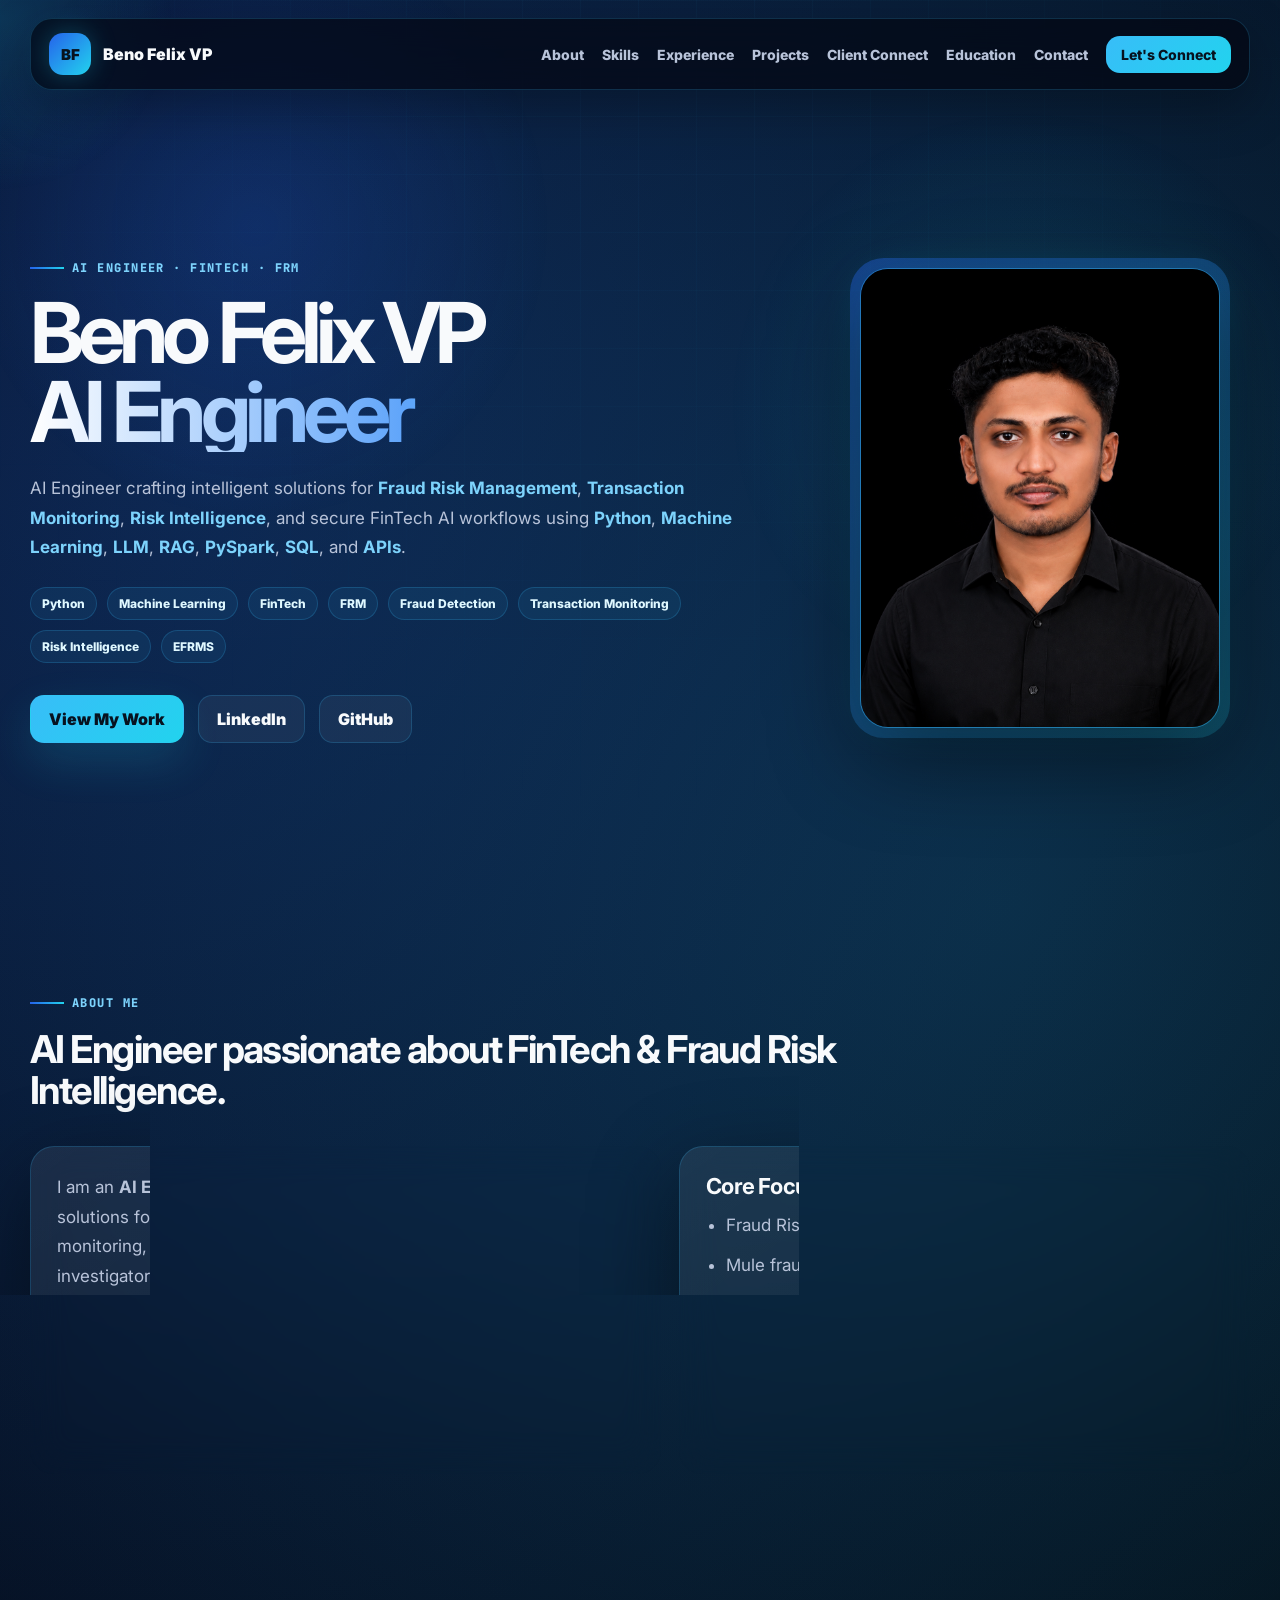
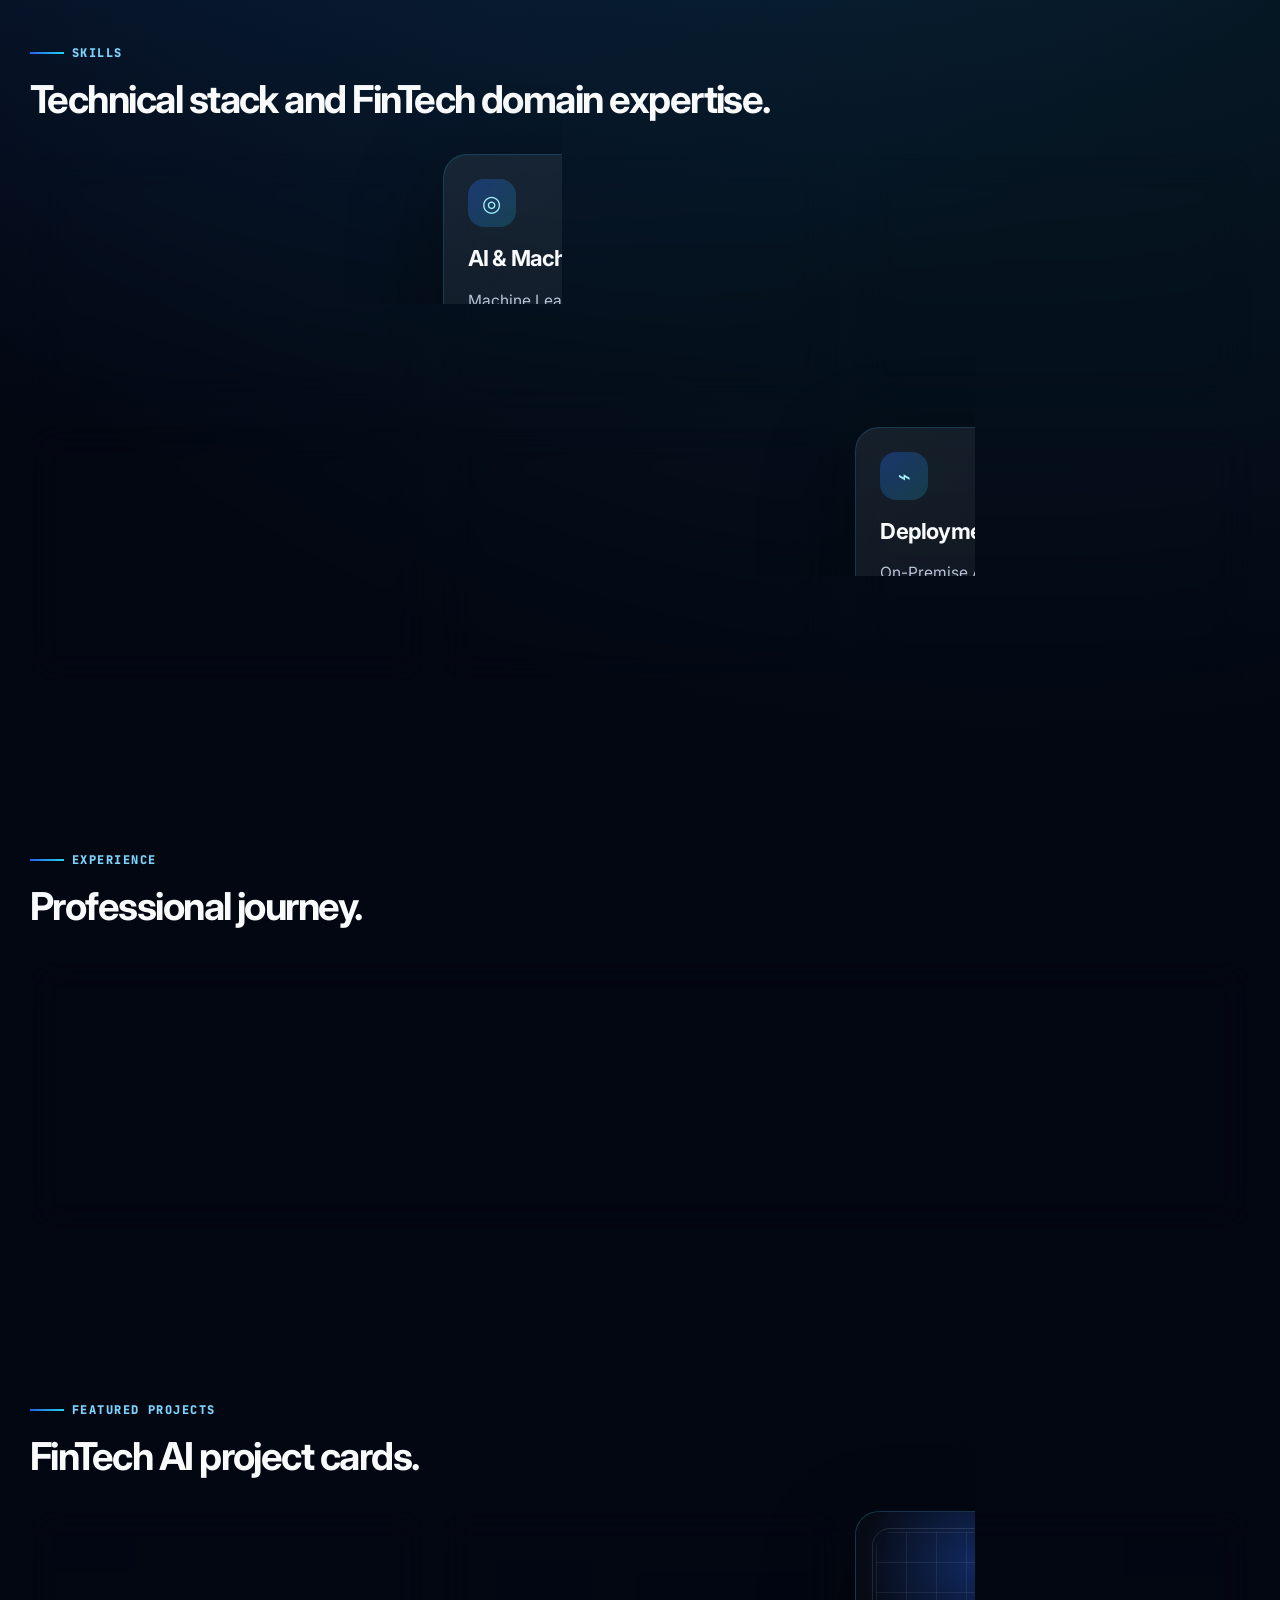
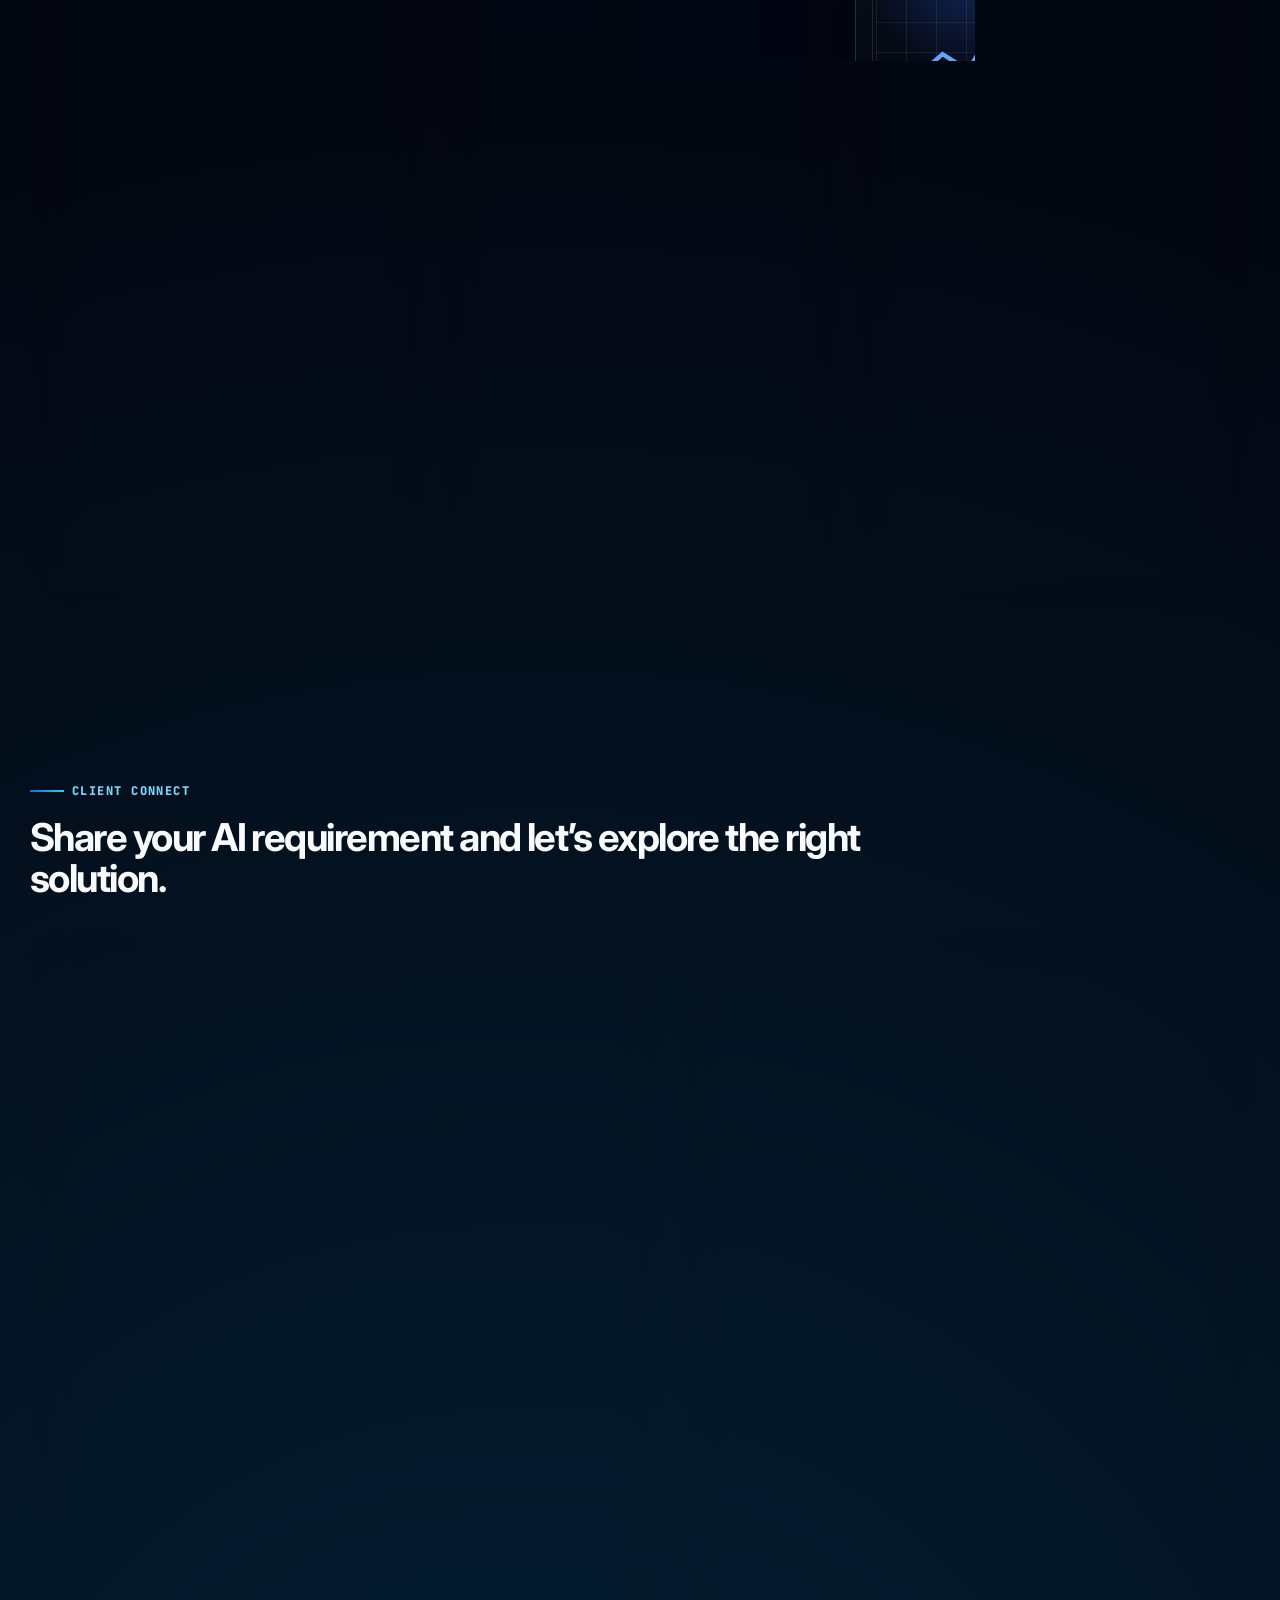
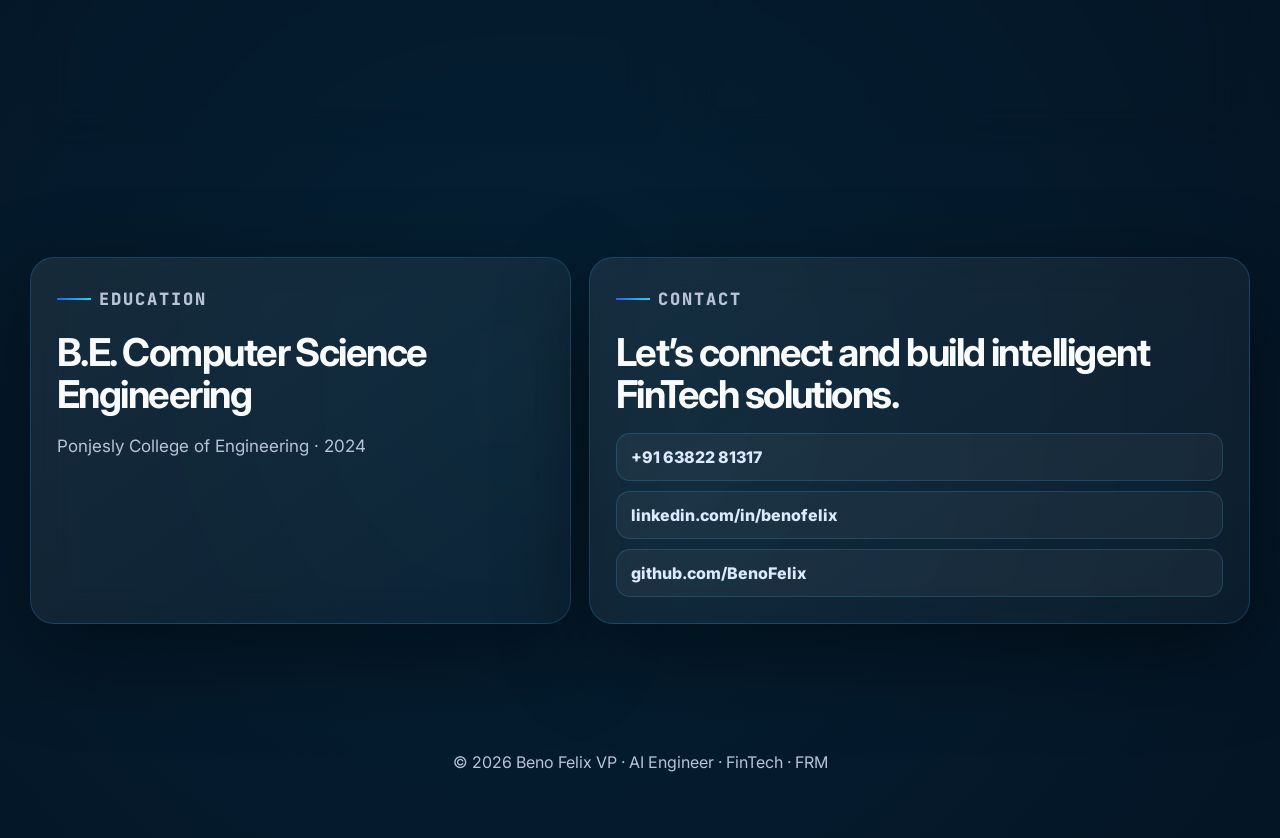
==== commit 56bc548a: "added the indexing and seo optimization part" ====
--- a/index.html
+++ b/index.html
@@ -9,6 +9,48 @@
   <meta name="author" content="Beno Felix VP" />
 
   <title>Beno Felix VP | AI Engineer</title>
+
+  <link rel="canonical" href="https://benofelix.github.io/BenoFelix_Portfolio/" />
+
+  <link rel="icon" href="assets/favicon.ico" sizes="any">
+  <link rel="icon" type="image/png" sizes="32x32" href="assets/favicon-32.png">
+  <link rel="icon" type="image/png" sizes="192x192" href="assets/favicon-192.png">
+  <link rel="apple-touch-icon" sizes="180x180" href="assets/apple-touch-icon.png">
+
+  <meta property="og:type" content="website" />
+  <meta property="og:title" content="Beno Felix VP | AI Engineer" />
+  <meta property="og:description" content="AI Engineer specializing in Python, Machine Learning, FinTech, Fraud Risk Management, Fraud Detection, Transaction Monitoring, Risk Intelligence, LLM and RAG." />
+  <meta property="og:url" content="https://benofelix.github.io/BenoFelix_Portfolio/" />
+  <meta property="og:image" content="https://benofelix.github.io/BenoFelix_Portfolio/assets/profile.png" />
+
+  <meta name="twitter:card" content="summary" />
+  <meta name="twitter:title" content="Beno Felix VP | AI Engineer" />
+  <meta name="twitter:description" content="AI Engineer specializing in Python, Machine Learning, FinTech, Fraud Risk Management, Fraud Detection, Transaction Monitoring, Risk Intelligence, LLM and RAG." />
+  <meta name="twitter:image" content="https://benofelix.github.io/BenoFelix_Portfolio/assets/profile.png" />
+
+  <script type="application/ld+json">
+  {
+    "@context": "https://schema.org",
+    "@type": "Person",
+    "name": "Beno Felix VP",
+    "url": "https://benofelix.github.io/BenoFelix_Portfolio/",
+    "image": "https://benofelix.github.io/BenoFelix_Portfolio/assets/profile.png",
+    "jobTitle": "AI Engineer",
+    "worksFor": {
+      "@type": "Organization",
+      "name": "FIS"
+    },
+    "alumniOf": {
+      "@type": "CollegeOrUniversity",
+      "name": "Ponjesly College of Engineering"
+    },
+    "sameAs": [
+      "https://www.linkedin.com/in/benofelix/",
+      "https://github.com/BenoFelix"
+    ],
+    "knowsAbout": ["Python", "Machine Learning", "FinTech", "Fraud Risk Management", "Transaction Monitoring", "LLM", "RAG", "PySpark"]
+  }
+  </script>
 
   <link rel="preconnect" href="https://fonts.googleapis.com">
   <link rel="preconnect" href="https://fonts.gstatic.com" crossorigin>
--- a/style.css
+++ b/style.css
@@ -112,7 +112,7 @@
 .nav-links {
   display: flex;
   align-items: center;
-  gap: 20px;
+  gap: 18px;
   color: var(--muted);
   font-weight: 800;
   font-size: 14px;
@@ -194,13 +194,15 @@
 }
 
 .hero-subtitle,
-.about-panel p,
-.experience-panel p,
-.experience-panel li,
+.about-card p,
+.focus-card li,
+.timeline-content p,
 .project-content p,
 .project-points li,
 .education-panel p,
-.contact-panel p {
+.contact-panel p,
+.requirement-form p,
+.client-info p {
   color: var(--muted);
   font-size: 17px;
   line-height: 1.75;
@@ -297,35 +299,41 @@
   filter: blur(0.2px);
 }
 
-.availability {
-  position: absolute;
-  left: 50%;
-  bottom: 50px;
-  transform: translateX(-50%);
-  z-index: 3;
-  padding: 10px 14px;
-  border: 1px solid var(--line);
-  border-radius: 14px;
-  background: rgba(3, 7, 18, 0.76);
-  backdrop-filter: blur(18px);
-  color: #dbeafe;
-  font-size: 13px;
-  font-weight: 800;
-}
-
-.availability::first-letter {
-  color: var(--green);
-}
-
-.dashboard-grid {
-  padding-top: 20px;
-  display: grid;
-  grid-template-columns: 1.05fr 0.85fr 1.05fr;
+.section-heading {
+  max-width: 880px;
+  margin-bottom: 34px;
+}
+
+.section-heading h2,
+.about-panel h2,
+.skills-panel h2,
+.experience-panel h2,
+.education-panel h2,
+.contact-panel h2,
+.client-info h3,
+.requirement-form h3 {
+  margin: 0 0 16px;
+  font-size: clamp(24px, 3vw, 42px);
+  line-height: 1.08;
+  letter-spacing: -0.04em;
+}
+
+.about-grid,
+.client-grid {
+  display: grid;
+  grid-template-columns: 1.05fr 0.95fr;
   gap: 18px;
 }
 
-.glass-panel,
-.project-card {
+.about-card,
+.focus-card,
+.skill-card,
+.timeline,
+.project-card,
+.education-panel,
+.contact-panel,
+.client-info,
+.requirement-form {
   border: 1px solid var(--line);
   background:
     linear-gradient(145deg, rgba(255, 255, 255, 0.075), rgba(255, 255, 255, 0.03));
@@ -334,114 +342,118 @@
   box-shadow: var(--shadow);
 }
 
-.about-panel,
-.skills-panel,
-.experience-panel,
+.about-card,
+.focus-card,
 .education-panel,
-.contact-panel {
+.contact-panel,
+.client-info,
+.requirement-form {
   padding: 26px;
 }
 
-.about-panel h2,
-.skills-panel h2,
-.experience-panel h2,
-.education-panel h2,
-.contact-panel h2,
-.section-heading h2 {
-  margin: 0 0 16px;
-  font-size: clamp(24px, 3vw, 38px);
-  line-height: 1.08;
-  letter-spacing: -0.04em;
-}
-
-.skills-panel {
-  min-width: 0;
-}
-
-.skill-meter {
-  margin: 14px 0;
-}
-
-.skill-meter div {
-  display: flex;
-  justify-content: space-between;
-  color: #dbeafe;
-  font-size: 14px;
-  font-weight: 800;
-  margin-bottom: 7px;
-}
-
-.skill-meter b {
-  color: #93c5fd;
-  font-size: 12px;
-}
-
-.skill-meter i {
-  display: block;
-  height: 8px;
-  border-radius: 999px;
-  background: rgba(148, 163, 184, 0.18);
-  overflow: hidden;
-}
-
-.skill-meter em {
-  display: block;
-  height: 100%;
-  border-radius: inherit;
-  background: linear-gradient(90deg, var(--blue), var(--cyan));
-}
-
-.company {
-  color: #7dd3fc !important;
-  margin: -6px 0 2px;
-  font-weight: 900;
-}
-
-.date {
-  font-family: "JetBrains Mono", monospace;
-  color: #93c5fd !important;
-  font-size: 13px !important;
-}
-
-.experience-panel ul {
-  padding-left: 18px;
-  margin: 16px 0;
-}
-
-.company-badge {
-  margin-top: 18px;
-  display: inline-flex;
-  padding: 13px 26px;
-  border-radius: 16px;
-  border: 1px solid var(--line);
-  background: rgba(255, 255, 255, 0.05);
-  color: #bef264;
-  font-size: 28px;
-  font-weight: 900;
-  letter-spacing: 0.08em;
-}
-
-.section-heading {
-  max-width: 820px;
-  margin-bottom: 30px;
-}
-
-.project-grid {
-  display: grid;
-  grid-template-columns: repeat(3, 1fr);
+.about-card p {
+  margin: 0 0 18px;
+}
+
+.focus-card h3,
+.skill-card h3,
+.timeline-content h3,
+.project-content h3,
+.service-item h4 {
+  margin: 0 0 12px;
+  font-size: 22px;
+  letter-spacing: -0.035em;
+}
+
+.focus-card ul,
+.timeline-content ul {
+  padding-left: 20px;
+  margin: 0;
+}
+
+.focus-card li {
+  margin: 10px 0;
+}
+
+.skills-grid {
+  display: grid;
+  grid-template-columns: repeat(3, minmax(0, 1fr));
   gap: 18px;
 }
 
-.project-card {
-  overflow: hidden;
-  transition: transform 0.25s ease, border-color 0.25s ease, background 0.25s ease;
-}
-
+.skill-card {
+  padding: 24px;
+  transition: transform 0.25s ease, background 0.25s ease, border-color 0.25s ease;
+}
+
+.skill-card:hover,
 .project-card:hover {
   transform: translateY(-6px);
   border-color: rgba(34, 211, 238, 0.48);
   background:
     linear-gradient(145deg, rgba(255, 255, 255, 0.105), rgba(255, 255, 255, 0.04));
+}
+
+.skill-icon {
+  width: 48px;
+  height: 48px;
+  display: grid;
+  place-items: center;
+  border-radius: 16px;
+  background: linear-gradient(135deg, rgba(37, 99, 235, 0.34), rgba(34, 211, 238, 0.18));
+  color: #a5f3fc;
+  font-size: 22px;
+  margin-bottom: 18px;
+}
+
+.skill-card p {
+  color: var(--muted);
+  font-size: 15.5px;
+  line-height: 1.75;
+}
+
+.timeline {
+  padding: 12px;
+}
+
+.timeline-item {
+  display: grid;
+  grid-template-columns: 24px 190px 1fr;
+  gap: 18px;
+  padding: 28px;
+}
+
+.timeline-dot {
+  width: 14px;
+  height: 14px;
+  margin-top: 6px;
+  border-radius: 50%;
+  background: linear-gradient(135deg, var(--blue), var(--cyan));
+  box-shadow: 0 0 0 6px rgba(56, 189, 248, 0.12);
+}
+
+.timeline-date {
+  color: #93e8ff;
+  font-family: "JetBrains Mono", monospace;
+  font-size: 13px;
+  font-weight: 800;
+}
+
+.company {
+  color: #7dd3fc !important;
+  margin-top: -4px !important;
+  font-weight: 900;
+}
+
+.project-grid {
+  display: grid;
+  grid-template-columns: repeat(3, 1fr);
+  gap: 18px;
+}
+
+.project-card {
+  overflow: hidden;
+  transition: transform 0.25s ease, border-color 0.25s ease, background 0.25s ease;
 }
 
 .project-image {
@@ -627,6 +639,101 @@
   gap: 8px;
 }
 
+.service-list {
+  display: grid;
+  gap: 14px;
+  margin-top: 24px;
+}
+
+.service-item {
+  display: grid;
+  grid-template-columns: 42px 1fr;
+  gap: 14px;
+  padding: 16px;
+  border: 1px solid var(--line);
+  border-radius: 20px;
+  background: rgba(255, 255, 255, 0.045);
+}
+
+.service-item > span {
+  width: 42px;
+  height: 42px;
+  display: grid;
+  place-items: center;
+  border-radius: 14px;
+  background: linear-gradient(135deg, var(--blue), var(--cyan));
+  color: #07121f;
+  font-weight: 900;
+}
+
+.service-item p {
+  margin: 0 0 10px;
+  font-size: 15px;
+}
+
+.safe-tags {
+  display: flex;
+  flex-wrap: wrap;
+  gap: 6px;
+}
+
+.safe-tags b {
+  padding: 6px 8px;
+  border-radius: 999px;
+  background: rgba(34, 211, 238, 0.1);
+  border: 1px solid rgba(34, 211, 238, 0.22);
+  color: #a5f3fc;
+  font-size: 11px;
+}
+
+.form-row {
+  display: grid;
+  grid-template-columns: 1fr 1fr;
+  gap: 14px;
+}
+
+label {
+  display: grid;
+  gap: 8px;
+  color: #e5e7eb;
+  font-weight: 800;
+  font-size: 13px;
+  margin-bottom: 14px;
+}
+
+input,
+select,
+textarea {
+  width: 100%;
+  border: 1px solid var(--line);
+  border-radius: 14px;
+  padding: 13px 14px;
+  color: var(--text);
+  background: rgba(3, 7, 18, 0.62);
+  outline: none;
+  font-family: inherit;
+}
+
+input:focus,
+select:focus,
+textarea:focus {
+  border-color: rgba(34, 211, 238, 0.6);
+  box-shadow: 0 0 0 4px rgba(34, 211, 238, 0.08);
+}
+
+textarea {
+  resize: vertical;
+}
+
+.privacy-note {
+  font-size: 13px !important;
+  color: #a7f3d0 !important;
+}
+
+.form-submit {
+  width: 100%;
+}
+
 .education-contact {
   padding-top: 30px;
   display: grid;
@@ -672,14 +779,25 @@
 
 @media (max-width: 1100px) {
   .hero,
-  .dashboard-grid,
+  .about-grid,
+  .skills-grid,
   .project-grid,
-  .education-contact {
+  .education-contact,
+  .client-grid {
     grid-template-columns: 1fr;
   }
 
   .profile-frame {
     min-height: 430px;
+  }
+
+  .timeline-item {
+    grid-template-columns: 24px 1fr;
+  }
+
+  .timeline-date,
+  .timeline-content {
+    grid-column: 2;
   }
 }
 
@@ -735,9 +853,8 @@
     height: 420px;
   }
 
-  .availability {
-    bottom: 40px;
-    white-space: nowrap;
+  .form-row {
+    grid-template-columns: 1fr;
   }
 
   .project-image {
